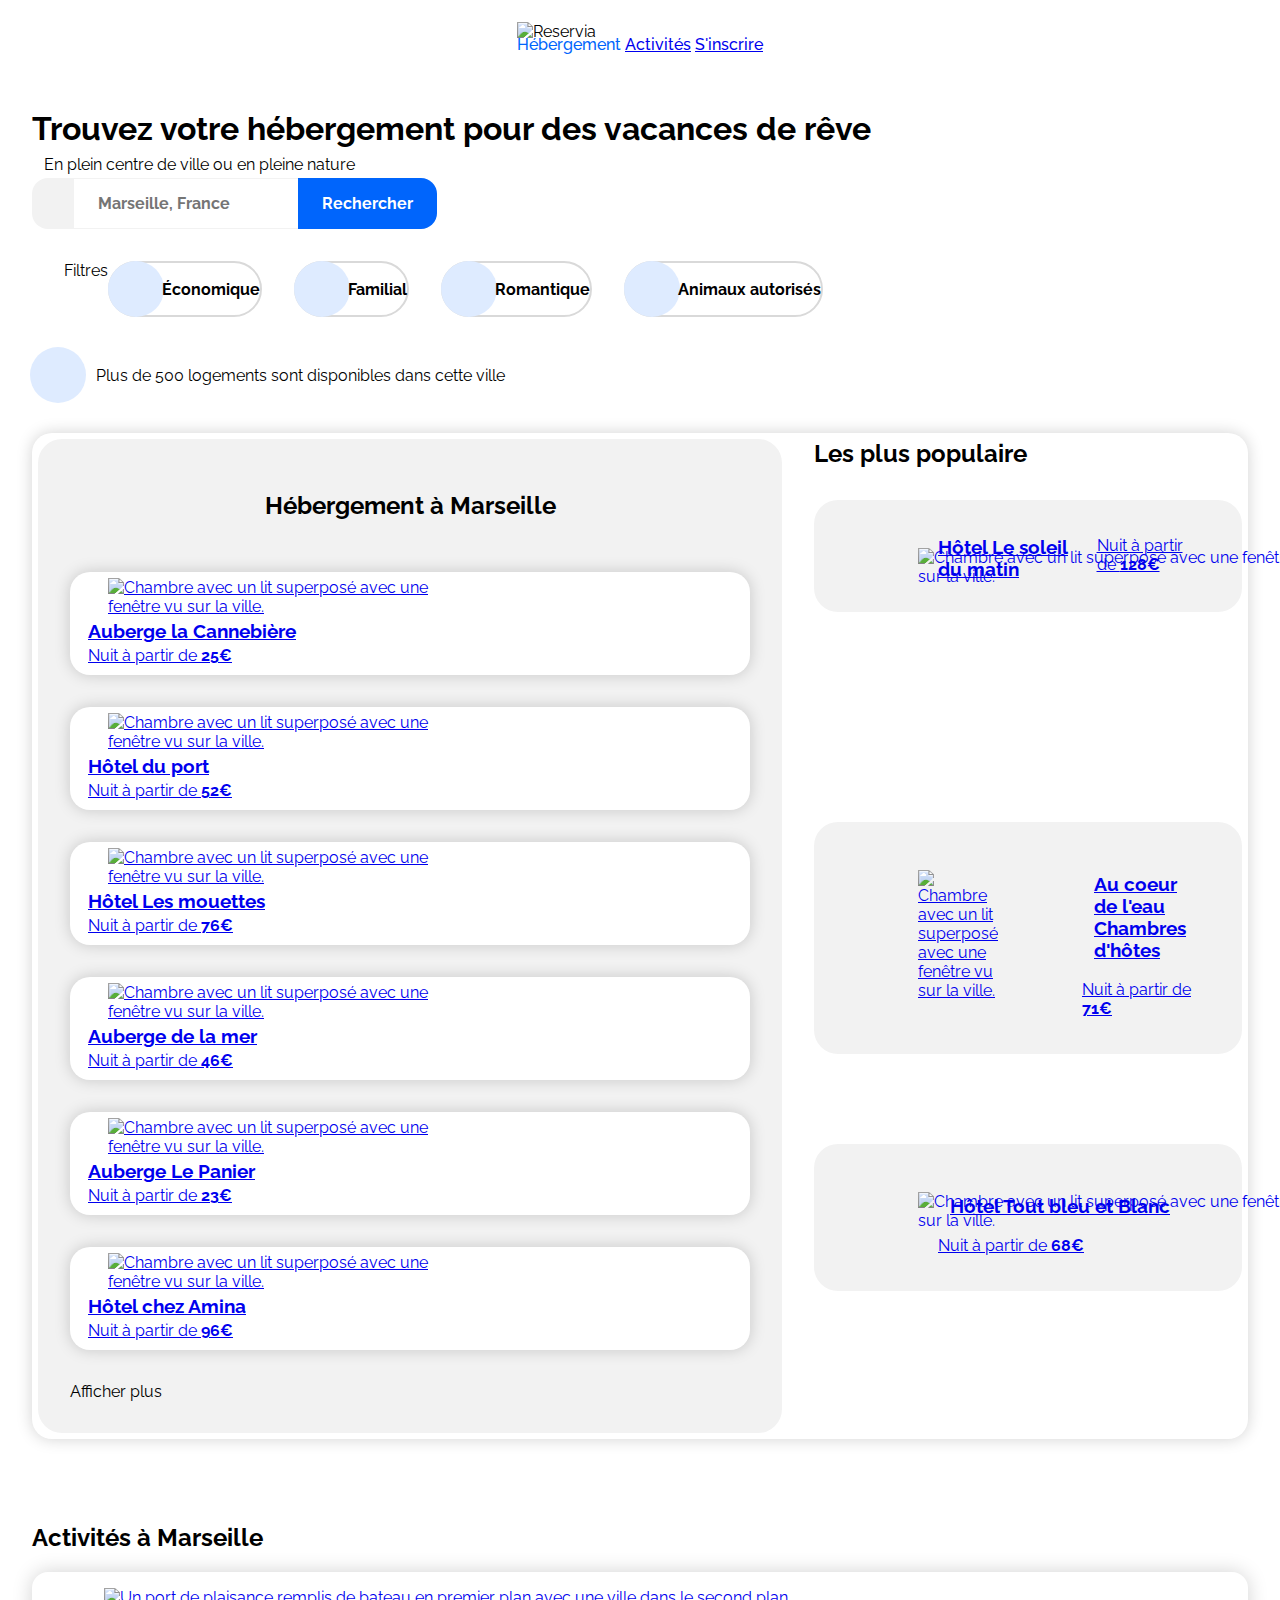
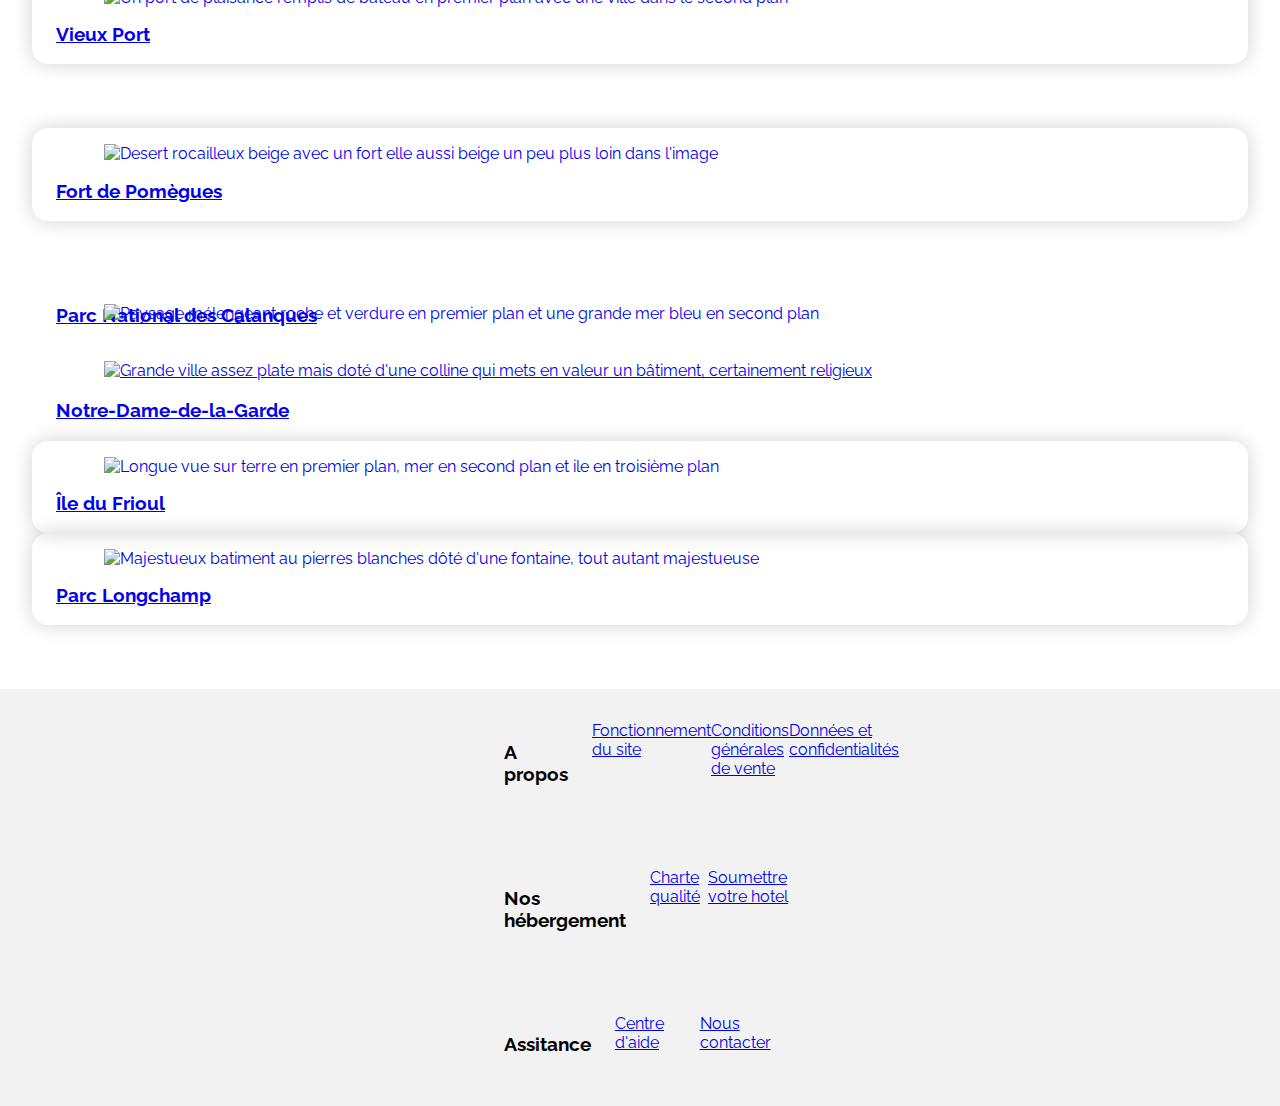
==== untitle.html @ 167df667 "ajout de code" ====
<!DOCTYPE html>
<html lang="fr">
<head>
  <meta charset="UTF-8">
  <meta name="viewport" content="width=device-width, initial-scale=1.0">
  <title>Reservia </title>
  <link rel="stylesheet" href="style.css" />
  <script src="https://kit.fontawesome.com/406da18a0b.js" crossorigin="anonymous" defer ></script>
</head>
<body>

    <!-- HEADER -->
    <header>
      <img  src="./img/reservia_logo.svg.svg" alt="Reservia">
      <nav>
        <div id="navlink"    
        <a href="#hosting" data-active="true">Hébergement</a>
        <a href="#activity" data-active="false" >Activités</a>
        <a href="#">S'inscrire</a>
      </div>
      </nav>
      
    </header>
    <!-- HEADER -->
  
    <!-- MAIN -->
    <main>
      <!-- SEARCH -->
      <section >
        <header>
          <h1>Trouvez votre hébergement pour des vacances de rêve</h1>
          <p>En plein centre de ville ou en pleine nature</p>
        </header>
        <form action="proceedFrom.html" method="GET">
          <span id="span"> 
           <i class="fas fa-map-marker-alt searchicon"></i>
          </span>  
          <input id="input"type="search" placeholder="Marseille, France">
          <button class="searchFormSubmitinput">
            <span>Rechercher</span>
            <i class="searchFormSubmitinputIcon fas fa-search"></i>
          </button>
        </form>
        <div class="searchFilters">
          <h2 id="h2"></h2>Filtres</h2>
          <div class="searchFiltersfilter">
              <i class="fas fa-money-bill-wave searchwrapicon"></i>
            <span>Économique</span>
          </div>
          <div class="searchFiltersfilter">
              <i class="fas fa-child searchwrapicon"></i>
           <span>Familial</span>
          </div>
          <div class="searchFiltersfilter">
           <i class="fas fa-heart searchwrapicon"></i>
          <span>Romantique</span>
          </div>
          <div class="searchFiltersfilter">
           <i class="fas fa-dog searchwrapicon"></i>
          <span>Animaux autorisés</span>
          </div>
        <div class="result">
          <i class="fas fa-info searchwrapicon"></i>
          <p>Plus de 500 logements sont disponibles dans cette ville</p>
        </div>
      </section>
      <!-- SEARCH -->
  
      <!-- Hebergement -->
      <section class="hebergement" id="hebergement">
        <div class="hebergementMain">
          <header id="header2">
          <h2>Hébergement à Marseille</h2>
          </header>
          <article class="hebergement">
            <a href="#">
            <figure class="figure1">
                <img class="image1"src="./img/hebergement/marcus-loke-WQJvWU_HZFo-unsplash.jpg" 
                alt="Chambre avec un lit superposé avec une fenêtre vu sur la ville.">
                <figcaption>
                  <h3 class="titre3">Auberge la Cannebière</h3>
                </figcaption>
              </figure>
              <p>Nuit à partir de <strong>25€</strong></p>
              <div class="etoile">
                <i class="fas fa-star fasicon" data-active="true"></i>
                <i class="fas fa-star fasicon" data-active="true"></i>
                <i class="fas fa-star fasicon" data-active="true"></i>
                <i class="fas fa-star fasicon" data-active="true"></i>
                <i class="fas fa-star fasicon" data-active="false"></i>
              </div>
            </a>  
          </article>
          <article class=hebergement>
            <a href="#">
              <figure class="figure1">
                <img class="image1"src="./img/hebergement/fred-kleber-gTbaxaVLvsg-unsplash.jpg"
                  alt="Chambre avec un lit superposé avec une fenêtre vu sur la ville."
                >
                <figcaption>
                  <h3 class="titre3">Hôtel du port</h3>
                </figcaption>
              </figure>
              <p>Nuit à partir de <strong>52€</strong></p>
              <div class="etoile">
                <i class="fas fa-sta fasiconr" data-active="true"></i>
                <i class="fas fa-star fasicon" data-active="true"></i>
                <i class="fas fa-star fasicon" data-active="true"></i>
                <i class="fas fa-star fasicon" data-active="true"></i>
                <i class="fas fa-star fasicon" data-active="true"></i>
              </div>
            </a>  
          </article>
          <article class="hebergement">
          <a href="#">
              <figure class="figure1">
               <img class="image1"src="./img/hebergement/reisetopia-B8WIgxA_PFU-unsplash.jpg"
                  alt="Chambre avec un lit superposé avec une fenêtre vu sur la ville.">
                <figcaption>
                  <h3 class="titre3">Hôtel Les mouettes</h3>
                </figcaption>
              </figure>
              <p>Nuit à partir de <strong class="hostingMainCardDescPrice">76€</strong></p>
              <div class="etoile">
                <i class="fas fa-star fasicon" data-active="true"></i>
                <i class="fas fa-star fasicon" data-active="true"></i>
                <i class="fas fa-star fasicon" data-active="true"></i>
                <i class="fas fa-star fasicon" data-active="true"></i>
                <i class="fas fa-star fasicon" data-active="false"></i>
              </div>
            </a>  
          </article>
          <article class="hebergement">
          <a href="#">
              <figure class="figure1">
                <img class="image1" src="./img/hebergement/annie-spratt-Eg1qcIitAuA-unsplash.jpg"
                  alt="Chambre avec un lit superposé avec une fenêtre vu sur la ville."
                >
                <figcaption>
                  <h3 class="titre3">Auberge de la mer</h3>
                </figcaption>
              </figure>
              <p>Nuit à partir de <strong>46€</strong></p>
              <div class="etoile">
                <i class="fas fa-star fasicon" data-active="true"></i>
                <i class="fas fa-star fasicon" data-active="true"></i>
                <i class="fas fa-star fasicon" data-active="true"></i>
                <i class="fas fa-star fasicon" data-active="false"></i>
                <i class="fas fa-star fasicon" data-active="false"></i>
              </div>
            </a>
          </article>
          <article class="hebergement">
            <a href="#">
              <figure class="figure1">
                <img clas="image1"src="./img/hebergement/nicate-lee-kT-ZyaiwBe0-unsplash.jpg"
                  alt="Chambre avec un lit superposé avec une fenêtre vu sur la ville."
                >
                <figcaption>
                  <h3 class="titre3">Auberge Le Panier</h3>
                </figcaption>
              </figure class="figure1">
              <p>Nuit à partir de <strong>23€</strong></p>
              <div class="etoile">
                <i class="fas fa-star fasicon" data-active="true"></i>
                <i class="fas fa-star fasicon" data-active="true"></i>
                <i class="fas fa-star fasicon" data-active="true"></i>
                <i class="fas fa-star fasicon" data-active="true"></i>
                <i class="fas fa-star fasicon" data-active="false"></i>
              </div>
            </a>
          </article>
          <article class=hebergement>
            <a href="#">
              <figure class="figure1">
                <img class="image1 "src="./img/hebergement/febrian-zakaria-M6S1WvfW68A-unsplash.jpg"
                  alt="Chambre avec un lit superposé avec une fenêtre vu sur la ville.">
                <figcaption>
                  <h3 class="titre3">Hôtel chez Amina</h3>
                </figcaption>
              </figure>
              <p>Nuit à partir de <strong>96€</strong></p>
              <div class="etoile">
                <i class="fas fa-star fasicon" data-active="true"></i>
                <i class="fas fa-star fasicon" data-active="true"></i>
                <i class="fas fa-star fasicon" data-active="true"></i>
                <i class="fas fa-star fasicon" data-active="true"></i>
                <i class="fas fa-star fasicon" data-active="true"></i>
              </div>
              </a>
          </article>
          <a>Afficher plus</a>
        </div>
  
        <aside>
          <h2>Les plus populaire<i class="fas fa-chart-line"></i> </h2>
          <article class="hebergementpopulaire" >
            <a class="partie2" href="#">
              <figure>
                <img class="image2"src="./img/hebergement/emile-guillemot-Bj_rcSC5XfE-unsplash.jpg"
                  alt="Chambre avec un lit superposé avec une fenêtre vu sur la ville."
                >
              </figure>
              <figcaption>
                <h3 class="titre3" >Hôtel Le soleil du matin</h3>
              </figcaption>
                <p>Nuit à partir de <strong>128€</strong></p>
                <div >
                  <i class="fas fa-star fasicon" data-active="true"></i>
                  <i class="fas fa-star fasicon" data-active="true"></i>
                  <i class="fas fa-star fasicon" data-active="true"></i>
                  <i class="fas fa-star fasicon " data-active="true"></i>
                  <i class="fas fa-star fasicon" data-active="true"></i>
                </div>
            </a>
          </article>
          <article class="hebergementpopulaire" >
            <a class="partie2"href="#">
              <figure>
                <img clas="image2"src="./img/hebergement/aw-creative-VGs8z60yT2c-unsplash.jpg"
                  alt="Chambre avec un lit superposé avec une fenêtre vu sur la ville."
                >
              </figure>
              <figcaption>
                <h3>Au coeur de l'eau Chambres d'hôtes</h3>
                <p >Nuit à partir de <strong>71€</strong></p>
              </figcaption>
                <div>
                  <i class="fas fa-star fasicon" data-active="true"></i>
                  <i class="fas fa-star fasicon" data-active="true"></i>
                  <i class="fas fa-star fasicon" data-active="true"></i>
                  <i class="fas fa-star fasicon" data-active="true"></i>
                  <i class="fas fa-star fasicon" data-active="false"></i>
                </div>
              </a>
          </article>
          <article class="hebergementpopulaire">
            <a class="partie2" href="#">
              <figure>
                <img class="image2"= src="./img/hebergement/febrian-zakaria-sjvU0THccQA-unsplash.jpg"
                  alt="Chambre avec un lit superposé avec une fenêtre vu sur la ville.">
              </figure>
              <figcaption>
                <h3>Hôtel Tout bleu et Blanc</h3>
                <p >Nuit à partir de <strong >68€</strong></p>
              </figcaption> 
                <div>
                  <i class="fas fa-star fasicon" data-active="true"></i>
                  <i class="fas fa-star fasicon" data-active="true"></i>
                  <i class="fas fa-star fasicon" data-active="true"></i>
                  <i class="fas fa-star fasicon" data-active="true"></i>
                  <i class="fas fa-star fasicon" data-active="false"></i>
                </div>
            </a>    
          </article>
        </aside>
      </section>
      <!-- Hebergement -->
  
      <!-- ACTIVITY -->
      <section class="activity" id="activity">
        <h2 id="titre">Activités à Marseille</h2>
        <article class="activite">
        <a href="#" class=activitycard>
        <figure>
            <img class="image3" src="./img/activity/medium/reno-laithienne-QUgJhdY5Fyk-unsplash.jpg" 
              alt="Un port de plaisance remplis de bateau en premier plan avec une ville dans le second plan">
        </figure>
          <h3 >Vieux Port</h3>
        </a>
        </article>
        <article class="activity">
        <a href="#" class="activitycard">
         <figure>
            <img class="image3" src="./img/activity/small/paul-hermann-QFTrLdQIRhI-unsplash.jpg" 
              alt="Desert rocailleux beige avec un fort elle aussi beige un peu plus loin dans l'image"> 
         </figure>
          <h3>Fort de Pomègues</h3>
        </a>  
        </article>
        <article class="activite">
        <a href="#" clas="activitycard">
          <figure>
            <img class="image3" src="./img/activity/medium/kilyan-sockalingum-NR8-cBCN3aI-unsplash.jpg" 
              alt="Paysage mélengeant roche et verdure en premier plan et une grande mer bleu en second plan">
          </figure>     
          <h3 >Parc National des Calanques</h3>
        </a>  
        </article>
        <article class="activite" >
        <a href="#" clas="activitycard">
          <figure>
            <img class="image" src="./img/activity/small/florian-wehde-xW9e8gdotxI-unsplash.jpg" 
              alt="Grande ville assez plate mais doté d'une colline qui mets en valeur un bâtiment, certainement religieux">
           </figure> 
          <h3 >Notre-Dame-de-la-Garde</h3>
        </a>  
        </article>  
        <article class="activite">
        <a href="#" class="activitycard"> 
          <figure>
            <img class="image3" 
              src="./img/activity/small/kevin-hikari-rV_Qd1l-VXg-unsplash.jpg" 
              alt="Longue vue sur terre en premier plan, mer en second plan et ile en troisième plan" >
          </figure>     
          <h3 class="activityCardTitle">Île du Frioul</h3>
        </a>   
        </article>
        <article class="activite">
        <a href="#" class="activitycard">
            <figure>
            <img class="image3" src="./img/activity/small/lena-paulin-wH2-EJoDcV0-unsplash.jpg" 
              alt="Majestueux batiment au pierres blanches dôté d'une fontaine, tout autant majestueuse" >
            </figure>
            <h3 class="activityCardTitle">Parc Longchamp</h3>
        </a>    
          </article>
       </section>
      <!-- ACTIVITY -->
    </main>
    <!-- MAIN -->
  
    <!-- FOOTER -->
    <footer class="footer">
        <div class="footerColumn" >
          <h3 >A propos</h3>
          <a href="#">Fonctionnement du site</a>
          <a href="#">Conditions générales de vente</a>
          <a href="#">Données et confidentialités</a>
        </div>
        <div class="footerColumn">
          <h3 >Nos hébergement</h3>
          <a href="#">Charte qualité</a>
          <a href="#">Soumettre votre hotel</a>
        </div>
        <div class="footerColumn">
          <h3 >Assitance</h3>
          <a href="#">Centre d'aide</a>
          <a href="#">Nous contacter</a>
        </div>
      
    </footer>
    <!-- FOOTER -->
  </body>
  </html>
---- style.css ----
@import url("https://fonts.googleapis.com/css2?family=Raleway:wght@300;400;500;600;700;800;900&display=swap");
body {
  font-family: "Raleway", "Sans serif";
  margin: 0;
}
/*header*/

header {
    display: grid;
    align-items: center;
    max-width: 1440px;
    margin: auto;
  }
Img {
    grid-area: logo;
    padding: 0 2rem;
    height: 2.813rem;
  }
Nav {
    display: flex;
    align-items: center;
    grid-area: navbar;
  }
#navlink {
    padding: 2rem;
    font-weight: 500;
    text-align: center;
    transition-duration: 0.1s;
    border-top: 3px transparent solid;
    border-bottom: 3px transparent solid;
}
#navlink[data-active=true] {
    color: #0065FC;
  }
#navlink:hover {
    color: #0065FC;
}
main {
    max-width: 1440px;
    margin: auto;
    padding: 0 2rem;
    box-sizing: border-box;
  }
section header h1 {
    margin-bottom: 0.5rem;
  }
section header p {
    margin-top: 0;
  } 
section form{
    display: inline-flex;
    max-width: 100%;
    overflow: auto;
  }
#span {
    background-color: #F2F2F2;
    padding: 1rem 1.25rem;
    border-radius: 1rem 0 0 1rem;
    text-align: center;
  }
.searchicon {
    margin-left: 0.1rem;
  }
#input {
    border-right: none;
    border-left: none;
    border-top: #F2F2F2 1px solid;
    border-bottom: #F2F2F2 1px solid;
    padding: 0 1.5rem;
    box-sizing: border-box;
    width: 14rem;
    font-size: 1rem;
    font-weight: bold;
    font-family: "Raleway", "Sans serif";
  }
#input:placeholder {
    font-family: "Raleway", "Sans serif";
    font-size: 1rem;
    color: #00000069;
  }
.searchFormSubmitinput {
    background-color: #0065FC;
    color: white;
    font-weight: bold;
    border: none;
    border-radius: 0 1rem 1rem 0;
    padding: 0 1.5rem;
    font-family: "Raleway", "Sans serif";
    font-size: 1rem;
    cursor: pointer;
  }
.searchFilters {
    display: flex;
    margin-top: 2rem;
    flex-wrap: wrap;
  }
#h2 {
    margin: 0 2rem 1rem 0;
    display: flex;
    align-items: center;
  }
.searchFiltersfilter {
    display: flex;
    align-items: center;
    margin-right: 2rem;
    border: 2px solid #d9d9d9;
    border-radius: 2rem;
    margin-bottom: 1rem;
    cursor: pointer;
    transition-duration: 0.1s;
    font-weight: bold;
  }  
.searchFiltersfilter:last-child {
    margin-right: 0;
  }
.searchFiltersfilter:hover {
    background-color: #f3f8ff;
    transform: scale(1.015);
  }
.searchwrapicon {
    background-color: #DEEBFF;
    border-radius: 100%;
    height: 3rem;
    width: 3rem;
    min-height: 3.5rem;
    min-width: 3.5rem;
    display: flex;
    align-items: center;
    justify-content: center;
    margin: -2px;
  }
.searchwrapicon {
    color: blue;
  } 
.result {
    display: flex;
    align-items: center;
    margin: 1rem 0 2rem 0;
  }
.hebergementpopulaire, .hebergementMain {
    background-color: #F2F2F2;
    border-radius: 1.5rem;
    padding: 2rem;
  }
.hebergement {
    display: grid;
    column-gap: 2rem;
    grid-template-columns: 6fr 3fr;
  }
.hebergementMain {
    display: grid;
    column-gap: 2rem;
    row-gap: 2rem;
  }
#header2 {
    grid-column: 1/-1;
  }
.hebergement {
    background-color: white;
    padding: 0.375rem;
    border-radius: 1.25rem;
    box-shadow: 0 0 16px #0000002e;
    transition-duration: 0.1s;
    cursor: pointer;
    box-sizing: border-box;
    height: 100%;
  }
.hebergement:hover {
    transform: scale(1.02);
  }
.figure1 {
    margin: 0;
  }
.image1 {
    height: 7rem;
    object-fit: cover;
    max-width: 100%;
    width: 100%;
    max-height: 100%;
    border-radius: 1rem 1rem 0 0;
  }
.titre3 {
    margin: 0.25rem 0.75rem 0 0.75rem;
  }
p {
    margin: 0.25rem 0.75rem 0.25rem 0.75rem;
  }
.etoile{
    margin: 0 0.75rem 0.25rem 0.75rem;
  }
.fasicon [data-active=true] {
    color: #0065FC;
  }
.fasicon[data-active=false] {
    color: #d9d9d9;
  }

  /*hebergement populaire*/

aside {
    display: grid;
    row-gap: 2rem;
    align-items: start;
    grid-template-rows: auto repeat(3, 1fr);
  }
aside h2 {
    margin: 0;
    display: flex;
}
.partie2{
        display: flex;
        align-items: stretch;
        height: 100%;
        overflow: auto;
}
.image2     {
        position: relative;
        min-height: 100%;
        width: 33%;
        min-width: 33%;
        max-width: 33%;
      }
.image2 {
        border-radius: 1rem 0 0 1rem;
        position: absolute;
        width: 100%;
        height: 100%;
        object-fit: cover;
      }
figcaption h3 {
        display: flex;
        flex-direction: column;
      }
      
/*ACtivity    */


.activity {
    display: grid;
    column-gap: 2rem;
    margin: 4rem 0;
  }
#titre {
    grid-column: 1/-1;
  }
.activitycard {
    box-shadow: 0 0 20px #0000002e;
    border-radius: 1rem;
    overflow: hidden;
    display: flex;
    flex-direction: column;
    transition-duration: 0.1s;
  }
.activitycard:hover {
    transform: scale(1.01);
  }
.activite {
    position: relative;
    flex: 1;
  }
.image3 {
    position: absolute;
    height: 100%;
    width: 100%;
    object-fit: cover;
  }
h3 {
    margin: 1.2rem 1.5rem;
  }
  
  /*fooster*/

footer {
    background-color: #F2F2F2;
    width: 100%;
  }
.footerColumn{
    display: flex;
    max-width: 100%;
    width: 1440px;
    margin: auto;
    padding: 0 2rem;
    box-sizing: border-box;
  }
.footerColumn {
    width: 30%;
    padding: 2rem 2rem;
  }
.footerColumnwrapperColumnLink {
    display: block;
    margin: 1rem 0;
  }
.footerColumnwrapperColumnLink:hover {
    text-decoration: underline;
  }



      }

      }
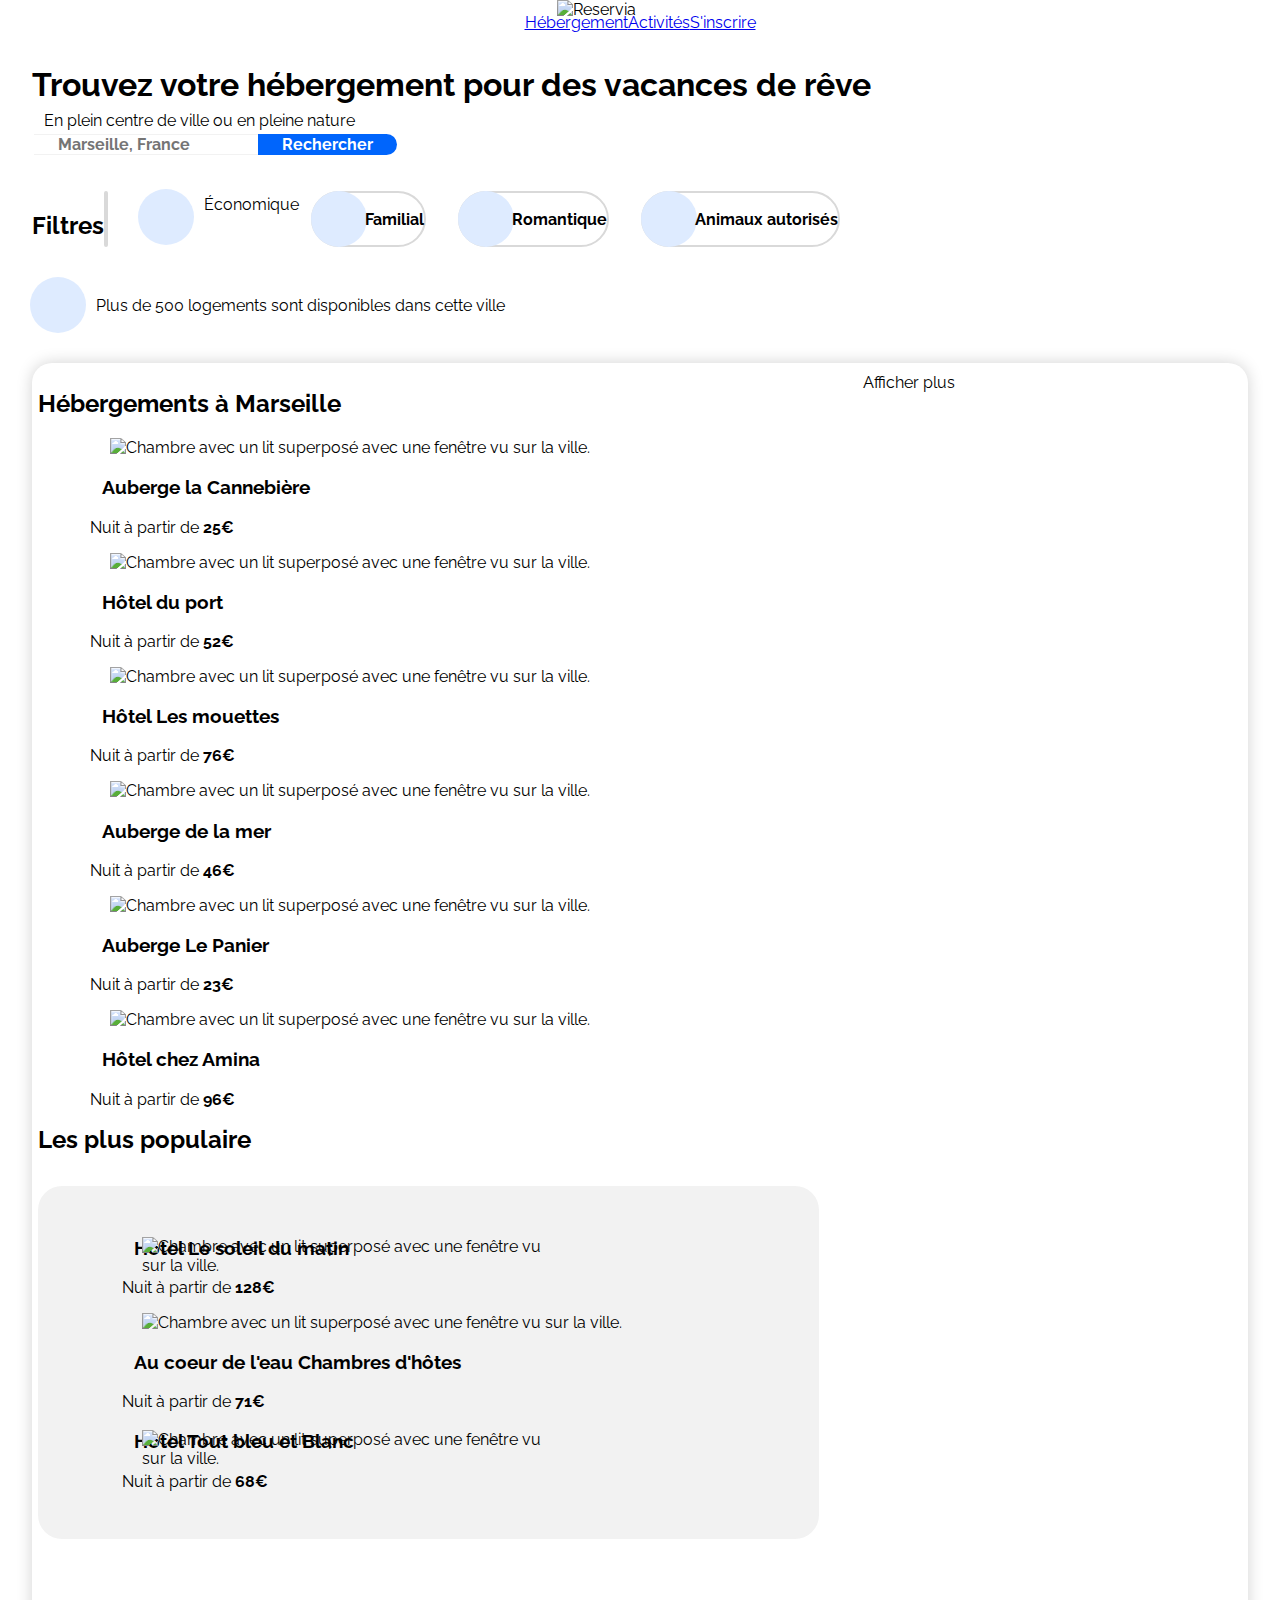
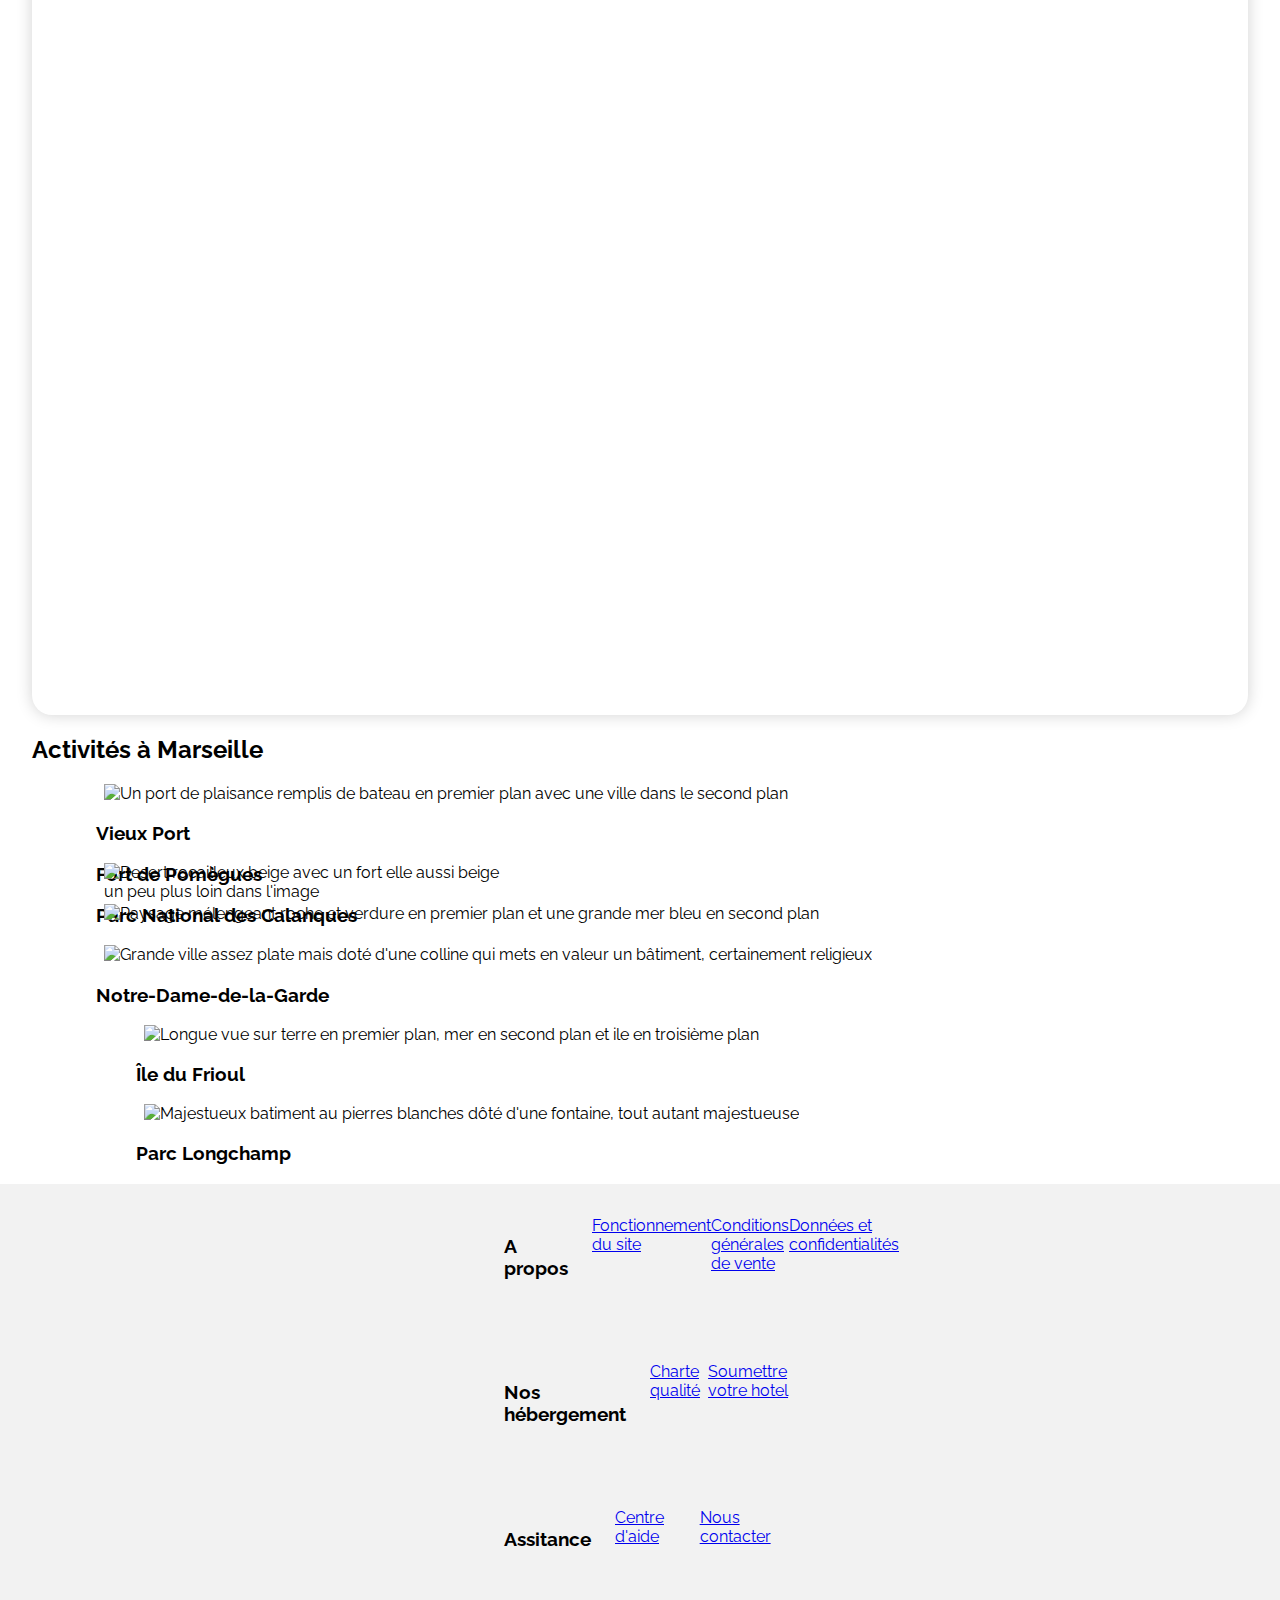
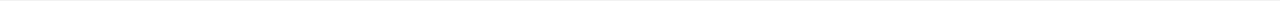
==== commit 4d1adecb: "rectification fichier html" ====
--- a/untitle.html
+++ b/untitle.html
@@ -13,11 +13,9 @@
     <header>
       <img  src="./img/reservia_logo.svg.svg" alt="Reservia">
       <nav>
-        <div id="navlink"    
         <a href="#hosting" data-active="true">Hébergement</a>
         <a href="#activity" data-active="false" >Activités</a>
         <a href="#">S'inscrire</a>
-      </div>
       </nav>
       
     </header>
@@ -32,20 +30,18 @@
           <p>En plein centre de ville ou en pleine nature</p>
         </header>
         <form action="proceedFrom.html" method="GET">
-          <span id="span"> 
            <i class="fas fa-map-marker-alt searchicon"></i>
-          </span>  
           <input id="input"type="search" placeholder="Marseille, France">
           <button class="searchFormSubmitinput">
             <span>Rechercher</span>
             <i class="searchFormSubmitinputIcon fas fa-search"></i>
           </button>
         </form>
-        <div class="searchFilters">
-          <h2 id="h2"></h2>Filtres</h2>
-          <div class="searchFiltersfilter">
+        <article class="searchFilters">
+          <h2 >Filtres</h2>
+          <div class="searchFiltersfilter"></div>
               <i class="fas fa-money-bill-wave searchwrapicon"></i>
-            <span>Économique</span>
+            <p>Économique</p>
           </div>
           <div class="searchFiltersfilter">
               <i class="fas fa-child searchwrapicon"></i>
@@ -67,261 +63,207 @@
       <!-- SEARCH -->
   
       <!-- Hebergement -->
-      <section class="hebergement" id="hebergement">
-        <div class="hebergementMain">
-          <header id="header2">
-          <h2>Hébergement à Marseille</h2>
-          </header>
-          <article class="hebergement">
-            <a href="#">
-            <figure class="figure1">
-                <img class="image1"src="./img/hebergement/marcus-loke-WQJvWU_HZFo-unsplash.jpg" 
-                alt="Chambre avec un lit superposé avec une fenêtre vu sur la ville.">
-                <figcaption>
-                  <h3 class="titre3">Auberge la Cannebière</h3>
-                </figcaption>
-              </figure>
-              <p>Nuit à partir de <strong>25€</strong></p>
-              <div class="etoile">
-                <i class="fas fa-star fasicon" data-active="true"></i>
-                <i class="fas fa-star fasicon" data-active="true"></i>
-                <i class="fas fa-star fasicon" data-active="true"></i>
-                <i class="fas fa-star fasicon" data-active="true"></i>
-                <i class="fas fa-star fasicon" data-active="false"></i>
-              </div>
-            </a>  
-          </article>
-          <article class=hebergement>
-            <a href="#">
-              <figure class="figure1">
-                <img class="image1"src="./img/hebergement/fred-kleber-gTbaxaVLvsg-unsplash.jpg"
-                  alt="Chambre avec un lit superposé avec une fenêtre vu sur la ville."
-                >
-                <figcaption>
-                  <h3 class="titre3">Hôtel du port</h3>
-                </figcaption>
-              </figure>
-              <p>Nuit à partir de <strong>52€</strong></p>
-              <div class="etoile">
-                <i class="fas fa-sta fasiconr" data-active="true"></i>
-                <i class="fas fa-star fasicon" data-active="true"></i>
-                <i class="fas fa-star fasicon" data-active="true"></i>
-                <i class="fas fa-star fasicon" data-active="true"></i>
-                <i class="fas fa-star fasicon" data-active="true"></i>
-              </div>
-            </a>  
-          </article>
-          <article class="hebergement">
-          <a href="#">
-              <figure class="figure1">
-               <img class="image1"src="./img/hebergement/reisetopia-B8WIgxA_PFU-unsplash.jpg"
-                  alt="Chambre avec un lit superposé avec une fenêtre vu sur la ville.">
-                <figcaption>
-                  <h3 class="titre3">Hôtel Les mouettes</h3>
-                </figcaption>
-              </figure>
-              <p>Nuit à partir de <strong class="hostingMainCardDescPrice">76€</strong></p>
-              <div class="etoile">
-                <i class="fas fa-star fasicon" data-active="true"></i>
-                <i class="fas fa-star fasicon" data-active="true"></i>
-                <i class="fas fa-star fasicon" data-active="true"></i>
-                <i class="fas fa-star fasicon" data-active="true"></i>
-                <i class="fas fa-star fasicon" data-active="false"></i>
-              </div>
-            </a>  
-          </article>
-          <article class="hebergement">
-          <a href="#">
-              <figure class="figure1">
-                <img class="image1" src="./img/hebergement/annie-spratt-Eg1qcIitAuA-unsplash.jpg"
-                  alt="Chambre avec un lit superposé avec une fenêtre vu sur la ville."
-                >
-                <figcaption>
-                  <h3 class="titre3">Auberge de la mer</h3>
-                </figcaption>
-              </figure>
-              <p>Nuit à partir de <strong>46€</strong></p>
-              <div class="etoile">
-                <i class="fas fa-star fasicon" data-active="true"></i>
-                <i class="fas fa-star fasicon" data-active="true"></i>
-                <i class="fas fa-star fasicon" data-active="true"></i>
-                <i class="fas fa-star fasicon" data-active="false"></i>
-                <i class="fas fa-star fasicon" data-active="false"></i>
-              </div>
-            </a>
-          </article>
-          <article class="hebergement">
-            <a href="#">
-              <figure class="figure1">
-                <img clas="image1"src="./img/hebergement/nicate-lee-kT-ZyaiwBe0-unsplash.jpg"
-                  alt="Chambre avec un lit superposé avec une fenêtre vu sur la ville."
-                >
-                <figcaption>
-                  <h3 class="titre3">Auberge Le Panier</h3>
-                </figcaption>
-              </figure class="figure1">
-              <p>Nuit à partir de <strong>23€</strong></p>
-              <div class="etoile">
-                <i class="fas fa-star fasicon" data-active="true"></i>
-                <i class="fas fa-star fasicon" data-active="true"></i>
-                <i class="fas fa-star fasicon" data-active="true"></i>
-                <i class="fas fa-star fasicon" data-active="true"></i>
-                <i class="fas fa-star fasicon" data-active="false"></i>
-              </div>
-            </a>
-          </article>
-          <article class=hebergement>
-            <a href="#">
-              <figure class="figure1">
-                <img class="image1 "src="./img/hebergement/febrian-zakaria-M6S1WvfW68A-unsplash.jpg"
-                  alt="Chambre avec un lit superposé avec une fenêtre vu sur la ville.">
-                <figcaption>
-                  <h3 class="titre3">Hôtel chez Amina</h3>
-                </figcaption>
-              </figure>
-              <p>Nuit à partir de <strong>96€</strong></p>
-              <div class="etoile">
-                <i class="fas fa-star fasicon" data-active="true"></i>
-                <i class="fas fa-star fasicon" data-active="true"></i>
-                <i class="fas fa-star fasicon" data-active="true"></i>
-                <i class="fas fa-star fasicon" data-active="true"></i>
-                <i class="fas fa-star fasicon" data-active="true"></i>
-              </div>
-              </a>
-          </article>
-          <a>Afficher plus</a>
-        </div>
-  
-        <aside>
-          <h2>Les plus populaire<i class="fas fa-chart-line"></i> </h2>
-          <article class="hebergementpopulaire" >
-            <a class="partie2" href="#">
-              <figure>
-                <img class="image2"src="./img/hebergement/emile-guillemot-Bj_rcSC5XfE-unsplash.jpg"
-                  alt="Chambre avec un lit superposé avec une fenêtre vu sur la ville."
-                >
-              </figure>
-              <figcaption>
-                <h3 class="titre3" >Hôtel Le soleil du matin</h3>
-              </figcaption>
-                <p>Nuit à partir de <strong>128€</strong></p>
-                <div >
-                  <i class="fas fa-star fasicon" data-active="true"></i>
-                  <i class="fas fa-star fasicon" data-active="true"></i>
-                  <i class="fas fa-star fasicon" data-active="true"></i>
-                  <i class="fas fa-star fasicon " data-active="true"></i>
-                  <i class="fas fa-star fasicon" data-active="true"></i>
-                </div>
-            </a>
-          </article>
-          <article class="hebergementpopulaire" >
-            <a class="partie2"href="#">
-              <figure>
-                <img clas="image2"src="./img/hebergement/aw-creative-VGs8z60yT2c-unsplash.jpg"
-                  alt="Chambre avec un lit superposé avec une fenêtre vu sur la ville."
-                >
-              </figure>
-              <figcaption>
-                <h3>Au coeur de l'eau Chambres d'hôtes</h3>
-                <p >Nuit à partir de <strong>71€</strong></p>
-              </figcaption>
-                <div>
-                  <i class="fas fa-star fasicon" data-active="true"></i>
-                  <i class="fas fa-star fasicon" data-active="true"></i>
-                  <i class="fas fa-star fasicon" data-active="true"></i>
-                  <i class="fas fa-star fasicon" data-active="true"></i>
-                  <i class="fas fa-star fasicon" data-active="false"></i>
-                </div>
-              </a>
-          </article>
-          <article class="hebergementpopulaire">
-            <a class="partie2" href="#">
-              <figure>
-                <img class="image2"= src="./img/hebergement/febrian-zakaria-sjvU0THccQA-unsplash.jpg"
-                  alt="Chambre avec un lit superposé avec une fenêtre vu sur la ville.">
-              </figure>
-              <figcaption>
-                <h3>Hôtel Tout bleu et Blanc</h3>
-                <p >Nuit à partir de <strong >68€</strong></p>
-              </figcaption> 
-                <div>
-                  <i class="fas fa-star fasicon" data-active="true"></i>
-                  <i class="fas fa-star fasicon" data-active="true"></i>
-                  <i class="fas fa-star fasicon" data-active="true"></i>
-                  <i class="fas fa-star fasicon" data-active="true"></i>
-                  <i class="fas fa-star fasicon" data-active="false"></i>
-                </div>
-            </a>    
-          </article>
-        </aside>
-      </section>
+      <section class="hebergement" >
+       <article class="hebergement1">
+        <h2>Hébergements à Marseille</h2>
+         <figure >
+          <img class="image1"src="./img/hebergement/marcus-loke-WQJvWU_HZFo-unsplash.jpg" 
+           alt="Chambre avec un lit superposé avec une fenêtre vu sur la ville.">
+          <figcaption>
+           <h3 >Auberge la Cannebière</h3>
+           <p>Nuit à partir de <strong>25€</strong></p>
+            <div class="etoile">
+             <i class="fas fa-star fasicon" data-active="true"></i>
+             <i class="fas fa-star fasicon" data-active="true"></i>
+             <i class="fas fa-star fasicon" data-active="true"></i>
+             <i class="fas fa-star fasicon" data-active="true"></i>
+             <i class="fas fa-star fasicon" data-active="false"></i>
+            </div>
+          </figcaption>
+         </figure>
+         <figure>
+         <img class="image1"src="./img/hebergement/fred-kleber-gTbaxaVLvsg-unsplash.jpg"
+          alt="Chambre avec un lit superposé avec une fenêtre vu sur la ville.">
+          <figcaption>
+           <h3>Hôtel du port</h3>
+           <p>Nuit à partir de <strong>52€</strong></p>
+            <div class="etoile">
+             <i class="fas fa-sta fasiconr" data-active="true"></i>
+             <i class="fas fa-star fasicon" data-active="true"></i>
+             <i class="fas fa-star fasicon" data-active="true"></i>
+             <i class="fas fa-star fasicon" data-active="true"></i>
+             <i class="fas fa-star fasicon" data-active="true"></i>
+            </div>
+          </figcaption>
+        </figure>
+       <figure>
+        <img class="image1"src="./img/hebergement/reisetopia-B8WIgxA_PFU-unsplash.jpg"
+           alt="Chambre avec un lit superposé avec une fenêtre vu sur la ville.">
+          <figcaption>
+           <h3>Hôtel Les mouettes</h3>
+           <p>Nuit à partir de <strong class="hostingMainCardDescPrice">76€</strong></p>
+           <div class="etoile">
+             <i class="fas fa-star fasicon" data-active="true"></i>
+             <i class="fas fa-star fasicon" data-active="true"></i>
+             <i class="fas fa-star fasicon" data-active="true"></i>
+             <i class="fas fa-star fasicon" data-active="true"></i>
+             <i class="fas fa-star fasicon" data-active="false"></i>
+           </div>
+          </figcaption>
+        </figure>
+        <figure>
+         <img class="image1" src="./img/hebergement/annie-spratt-Eg1qcIitAuA-unsplash.jpg"
+          alt="Chambre avec un lit superposé avec une fenêtre vu sur la ville.">
+          <figcaption>
+           <h3>Auberge de la mer</h3>
+           <p>Nuit à partir de <strong>46€</strong></p>
+           <div class="etoile">
+            <i class="fas fa-star fasicon" data-active="true"></i>
+            <i class="fas fa-star fasicon" data-active="true"></i>
+            <i class="fas fa-star fasicon" data-active="true"></i>
+            <i class="fas fa-star fasicon" data-active="false"></i>
+            <i class="fas fa-star fasicon" data-active="false"></i>
+           </div>
+          </figcaption>
+        </figure>
+       <figure>
+          <img class="image1"src="./img/hebergement/nicate-lee-kT-ZyaiwBe0-unsplash.jpg"
+           alt="Chambre avec un lit superposé avec une fenêtre vu sur la ville.">
+           <figcaption>
+            <h3>Auberge Le Panier</h3>
+            <p>Nuit à partir de <strong>23€</strong></p>
+            <div class="etoile">
+             <i class="fas fa-star fasicon" data-active="true"></i>
+             <i class="fas fa-star fasicon" data-active="true"></i>
+             <i class="fas fa-star fasicon" data-active="true"></i>
+             <i class="fas fa-star fasicon" data-active="true"></i>
+             <i class="fas fa-star fasicon" data-active="false"></i>
+            </div>
+          </figcaption>
+       </figure>
+       <figure>
+          <img class="image1 "src="./img/hebergement/febrian-zakaria-M6S1WvfW68A-unsplash.jpg"
+           alt="Chambre avec un lit superposé avec une fenêtre vu sur la ville.">
+           <figcaption>
+            <h3>Hôtel chez Amina</h3>
+            <p>Nuit à partir de <strong>96€</strong></p>
+            <div class="etoile">
+             <i class="fas fa-star fasicon" data-active="true"></i>
+             <i class="fas fa-star fasicon" data-active="true"></i>
+             <i class="fas fa-star fasicon" data-active="true"></i>
+             <i class="fas fa-star fasicon" data-active="true"></i>
+             <i class="fas fa-star fasicon" data-active="true"></i>
+            </div>
+           </figcaption>
+          </figure>
+        </article>
+        <p>Afficher plus</p>
+        
+      <aside>
+       <h2>Les plus populaire<i class="fas fa-chart-line"></i> </h2>
+       <article class="hebergementpopulaire">
+        <figure>
+          <img class="image2"src="./img/hebergement/emile-guillemot-Bj_rcSC5XfE-unsplash.jpg"
+           alt="Chambre avec un lit superposé avec une fenêtre vu sur la ville.">
+          <figcaption>
+            <h3>Hôtel Le soleil du matin</h3>
+            <p>Nuit à partir de <strong>128€</strong></p>
+            <div >
+             <i class="fas fa-star fasicon" data-active="true"></i>
+             <i class="fas fa-star fasicon" data-active="true"></i>
+             <i class="fas fa-star fasicon" data-active="true"></i>
+             <i class="fas fa-star fasicon " data-active="true"></i>
+             <i class="fas fa-star fasicon" data-active="true"></i>
+            </div>
+          </figcaption>
+        </figure>
+        <figure>
+          <img clas="image2"src="./img/hebergement/aw-creative-VGs8z60yT2c-unsplash.jpg"
+           alt="Chambre avec un lit superposé avec une fenêtre vu sur la ville.">
+          <figcaption>
+            <h3>Au coeur de l'eau Chambres d'hôtes</h3>
+            <p >Nuit à partir de <strong>71€</strong></p>
+            <div>
+              <i class="fas fa-star fasicon" data-active="true"></i>
+              <i class="fas fa-star fasicon" data-active="true"></i>
+              <i class="fas fa-star fasicon" data-active="true"></i>
+              <i class="fas fa-star fasicon" data-active="true"></i>
+              <i class="fas fa-star fasicon" data-active="false"></i>
+            </div>
+          </figcaption>
+        </figure>    
+        <figure>
+          <img class="image2"= src="./img/hebergement/febrian-zakaria-sjvU0THccQA-unsplash.jpg"
+            alt="Chambre avec un lit superposé avec une fenêtre vu sur la ville.">
+          <figcaption>
+            <h3>Hôtel Tout bleu et Blanc</h3>
+            <p >Nuit à partir de <strong >68€</strong></p>
+            <div>
+              <i class="fas fa-star fasicon" data-active="true"></i>
+              <i class="fas fa-star fasicon" data-active="true"></i>
+              <i class="fas fa-star fasicon" data-active="true"></i>
+              <i class="fas fa-star fasicon" data-active="true"></i>
+              <i class="fas fa-star fasicon" data-active="false"></i>
+            </div>
+          </figcaption> 
+        </figure>       
+       </article>
+     </aside>
+    </section>
       <!-- Hebergement -->
   
       <!-- ACTIVITY -->
-      <section class="activity" id="activity">
-        <h2 id="titre">Activités à Marseille</h2>
-        <article class="activite">
-        <a href="#" class=activitycard>
-        <figure>
-            <img class="image3" src="./img/activity/medium/reno-laithienne-QUgJhdY5Fyk-unsplash.jpg" 
-              alt="Un port de plaisance remplis de bateau en premier plan avec une ville dans le second plan">
-        </figure>
+      <section class="activite">
+        <h2>Activités à Marseille</h2>
+        <figure class="activite1">
+         <img class="image1" src="./img/activity/medium/reno-laithienne-QUgJhdY5Fyk-unsplash.jpg" 
+           alt="Un port de plaisance remplis de bateau en premier plan avec une ville dans le second plan">
+         <figcaption>
           <h3 >Vieux Port</h3>
-        </a>
-        </article>
-        <article class="activity">
-        <a href="#" class="activitycard">
-         <figure>
-            <img class="image3" src="./img/activity/small/paul-hermann-QFTrLdQIRhI-unsplash.jpg" 
-              alt="Desert rocailleux beige avec un fort elle aussi beige un peu plus loin dans l'image"> 
-         </figure>
+         </figcaption>
+        </figure>
+        <figure class="activite2">
+         <img class="image2" src="./img/activity/small/paul-hermann-QFTrLdQIRhI-unsplash.jpg" 
+           alt="Desert rocailleux beige avec un fort elle aussi beige un peu plus loin dans l'image"> 
+          <figcaption>
           <h3>Fort de Pomègues</h3>
-        </a>  
-        </article>
-        <article class="activite">
-        <a href="#" clas="activitycard">
-          <figure>
-            <img class="image3" src="./img/activity/medium/kilyan-sockalingum-NR8-cBCN3aI-unsplash.jpg" 
-              alt="Paysage mélengeant roche et verdure en premier plan et une grande mer bleu en second plan">
-          </figure>     
+        </figcaption>
+        </figure>
+        <figure class="activite3">
+         <img class="image3" src="./img/activity/medium/kilyan-sockalingum-NR8-cBCN3aI-unsplash.jpg" 
+           alt="Paysage mélengeant roche et verdure en premier plan et une grande mer bleu en second plan">
+         <figcaption> 
           <h3 >Parc National des Calanques</h3>
-        </a>  
-        </article>
-        <article class="activite" >
-        <a href="#" clas="activitycard">
-          <figure>
-            <img class="image" src="./img/activity/small/florian-wehde-xW9e8gdotxI-unsplash.jpg" 
-              alt="Grande ville assez plate mais doté d'une colline qui mets en valeur un bâtiment, certainement religieux">
-           </figure> 
+         </figcaption>
+       </figure>
+       <figure class="activite4">
+         <img class="image4" src="./img/activity/small/florian-wehde-xW9e8gdotxI-unsplash.jpg" 
+          alt="Grande ville assez plate mais doté d'une colline qui mets en valeur un bâtiment, certainement religieux">
+          <figcaption></figcaption>
           <h3 >Notre-Dame-de-la-Garde</h3>
-        </a>  
-        </article>  
-        <article class="activite">
-        <a href="#" class="activitycard"> 
-          <figure>
-            <img class="image3" 
-              src="./img/activity/small/kevin-hikari-rV_Qd1l-VXg-unsplash.jpg" 
-              alt="Longue vue sur terre en premier plan, mer en second plan et ile en troisième plan" >
-          </figure>     
+        </figcaption>
+        <figure class="activite5">
+         <img class="image5" src="./img/activity/small/kevin-hikari-rV_Qd1l-VXg-unsplash.jpg" 
+          alt="Longue vue sur terre en premier plan, mer en second plan et ile en troisième plan">
+          <figcaption>    
           <h3 class="activityCardTitle">Île du Frioul</h3>
-        </a>   
-        </article>
-        <article class="activite">
-        <a href="#" class="activitycard">
-            <figure>
-            <img class="image3" src="./img/activity/small/lena-paulin-wH2-EJoDcV0-unsplash.jpg" 
-              alt="Majestueux batiment au pierres blanches dôté d'une fontaine, tout autant majestueuse" >
-            </figure>
-            <h3 class="activityCardTitle">Parc Longchamp</h3>
-        </a>    
-          </article>
-       </section>
+          </figcaption>
+        </figure>
+        <figure class="activite6">
+         <img class="image6" src="./img/activity/small/lena-paulin-wH2-EJoDcV0-unsplash.jpg" 
+           alt="Majestueux batiment au pierres blanches dôté d'une fontaine, tout autant majestueuse" >
+            <figcaption>
+            <h3>Parc Longchamp</h3>
+          </figcaption>
+        </figure>  
+      </article>
+   </section>
       <!-- ACTIVITY -->
-    </main>
-    <!-- MAIN -->
-  
-    <!-- FOOTER -->
-    <footer class="footer">
+   </main>
+   <!-- MAIN -->
+  
+   <!-- FOOTER -->
+    <footer>
         <div class="footerColumn" >
           <h3 >A propos</h3>
           <a href="#">Fonctionnement du site</a>
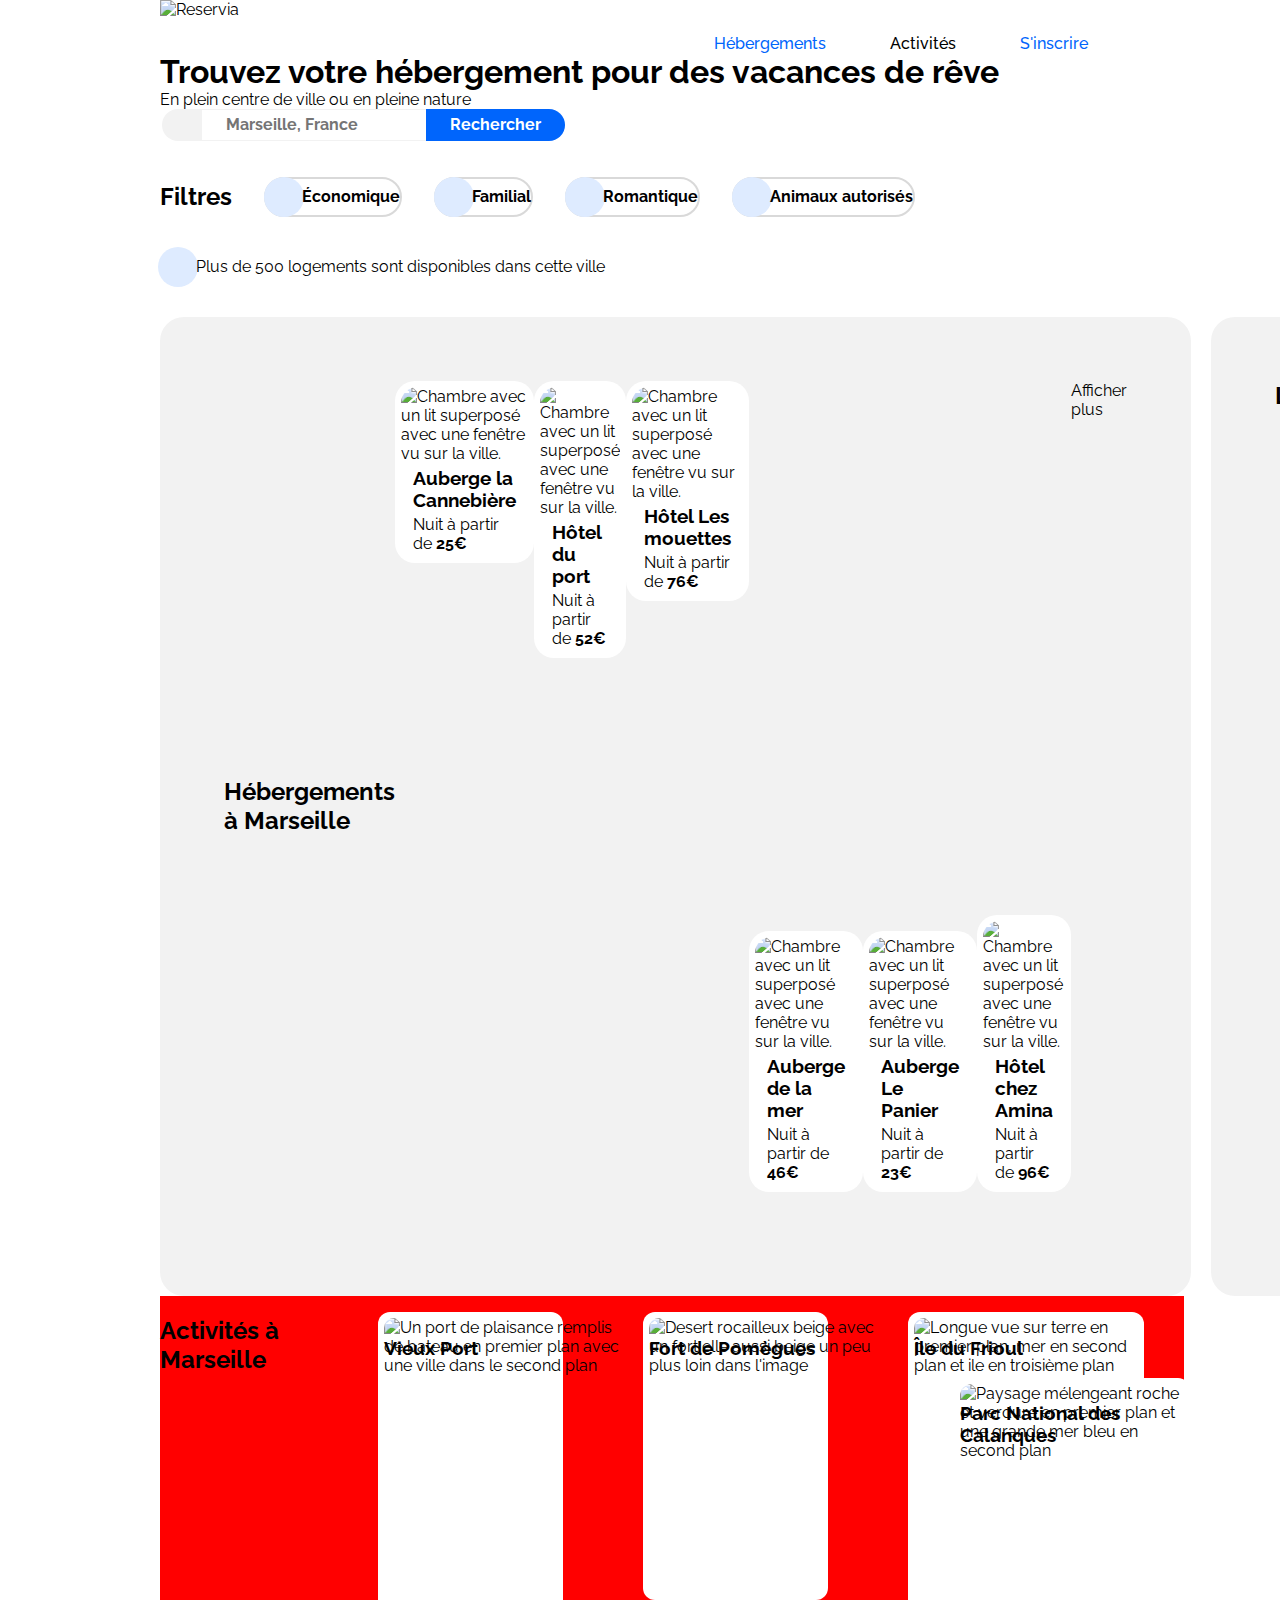
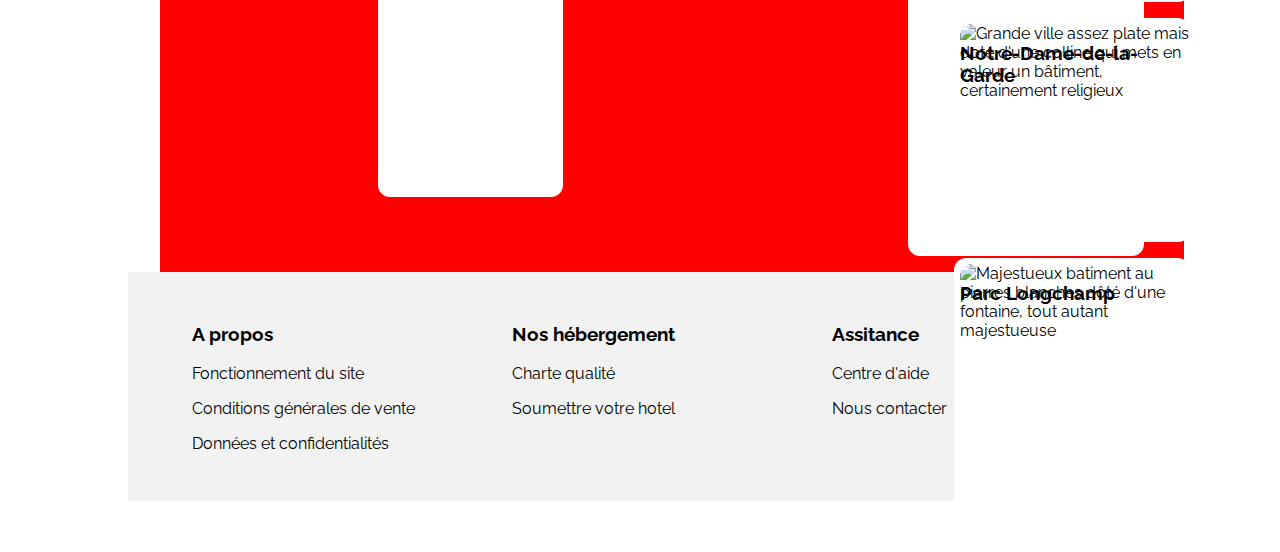
==== commit 24c2fe50: "refaite la partie activite" ====
--- a/untitle.html
+++ b/untitle.html
@@ -2,286 +2,314 @@
 <html lang="fr">
 <head>
   <meta charset="UTF-8">
-  <meta name="viewport" content="width=device-width, initial-scale=1.0">
+  <meta name="viewport" content="width=device-width,
+   initial-scale=1.0">
   <title>Reservia </title>
   <link rel="stylesheet" href="style.css" />
-  <script src="https://kit.fontawesome.com/406da18a0b.js" crossorigin="anonymous" defer ></script>
-</head>
-<body>
-
-    <!-- HEADER -->
-    <header>
-      <img  src="./img/reservia_logo.svg.svg" alt="Reservia">
-      <nav>
-        <a href="#hosting" data-active="true">Hébergement</a>
-        <a href="#activity" data-active="false" >Activités</a>
-        <a href="#">S'inscrire</a>
-      </nav>
+  <script src="https://kit.fontawesome.com/406da18a0b.js"
+ crossorigin="anonymous" defer ></script>
+  </head>
+ <body>
+ <!-- HEADER -->
+   <header>
+     <img src="./img/reservia_logo.svg.svg" alt="Reservia">
+     <nav>
+       <a class="navlink" data-active="true">Hébergements</a>
+       <a class="navlink" data-active="false" >Activités</a>
+       <a class="navlink" data-active="true">S'inscrire</a>
+     </nav>
+    </header>
+ <!-- HEADER -->
+
+ <!-- MAIN -->
+
+ <main>
+ <!-- SEARCH -->
+
+    <section >
+      <header>
+        <h1>Trouvez votre hébergement pour des vacances de rêve</h1>
+        <p>En plein centre de ville ou en pleine nature</p>
+     </header>
+       <form action="proceedFrom.html" method="GET">
+       <i class="searchformsearchicon fas fa-map-marker-alt "></i>
+       <input id="input"type="search" placeholder="Marseille, France">
+       <button class="searchformsubmitinput">
+        <span>Rechercher</span>
+        <i class="searchFormSubmitinputIcon fas fa-search"></i>
+        </button>
+      </form>
+      <article class="searchFilters">
+       <h2 >Filtres</h2>
+       <div class="searchFiltersfilter">
+         <div class="searchfilterwrapicon">
+         <i class="fas fa-money-bill-wave searchwrapicon"></i>
+         </div>
+         <p>Économique</p>
+       </div>
+        <div class="searchFiltersfilter">
+          <div class="searchfilterwrapicon">
+         <i class="fas fa-child searchwrapicon"></i>
+         </div>
+         <p>Familial</p>
+        </div>
+       <div class="searchFiltersfilter">
+        <div class="searchfilterwrapicon">
+          <i class="fas fa-heart searchwrapicon"></i>
+         </div> 
+         <p>Romantique<p>
+         </div>
+        <div class="searchFiltersfilter">
+          <div class="searchfilterwrapicon">
+         <i class="fas fa-dog searchwrapicon"></i>
+          </div>
+         <p>Animaux autorisés<p>
+        </div>
+        <div class="result">
+          <div class="searchfilterwrapicon">
+        <i class="fas fa-info searchwrapicon"></i>
+         </div>
+        <p>Plus de 500 logements sont disponibles dans cette ville</p>
+       </div>
+  </section>
+<!-- SEARCH -->
+
+<!-- Hebergement -->
+  <section class="hebergement" > 
+    
+    <article class="hebergement1">
+    <h2>Hébergements à Marseille </h2> 
       
-    </header>
-    <!-- HEADER -->
+      <div class="element1">
+        <figure>
+      <img class="image1"src="./img/hebergement/marcus-loke-WQJvWU_HZFo-unsplash.jpg" 
+       alt="Chambre avec un lit superposé avec une fenêtre vu sur la ville.">
+       <figcaption>
+       <h3 >Auberge la Cannebière</h3>
+       <p>Nuit à partir de <strong>25€</strong></p>
+       <div class="etoile">
+        <i class="fas fa-star fasicon" data-active="true"></i>
+        <i class="fas fa-star fasicon" data-active="true"></i>
+        <i class="fas fa-star fasicon" data-active="true"></i>
+        <i class="fas fa-star fasicon" data-active="true"></i>
+        <i class="fas fa-star fasicon" data-active="false"></i>
+        </div>
+       </figcaption>
+       </figure>
+     </div>
+     <div class="element1">
+     <figure>
+      <img class="image1"src="./img/hebergement/fred-kleber-gTbaxaVLvsg-unsplash.jpg"
+       alt="Chambre avec un lit superposé avec une fenêtre vu sur la ville.">
+      <figcaption>
+       <h3>Hôtel du port</h3>
+       <p>Nuit à partir de <strong>52€</strong></p>
+        <div class="etoile">
+         <i class="fas fa-star fasicon" data-active="true"></i>
+         <i class="fas fa-star fasicon" data-active="true"></i>
+         <i class="fas fa-star fasicon" data-active="true"></i>
+         <i class="fas fa-star fasicon" data-active="true"></i>
+         <i class="fas fa-star fasicon" data-active="true"></i>
+        </div>
+      </figcaption>
+     </figure>
+     </div>
+     <div class="element1">
+     <figure>
+      <img class="image1"src="./img/hebergement/reisetopia-B8WIgxA_PFU-unsplash.jpg"
+        alt="Chambre avec un lit superposé avec une fenêtre vu sur la ville.">
+      <figcaption>
+       <h3>Hôtel Les mouettes</h3>
+       <p>Nuit à partir de <strong class="hostingMainCardDescPrice">76€</strong></p>
+        <div class="etoile">
+         <i class="fas fa-star fasicon" data-active="true"></i>
+         <i class="fas fa-star fasicon" data-active="true"></i>
+         <i class="fas fa-star fasicon" data-active="true"></i>
+         <i class="fas fa-star fasicon" data-active="true"></i>
+         <i class="fas fa-star fasicon" data-active="false"></i>
+       </div>
+      </figcaption>
+     </figure>
+     </div>
+     <div class="element2">
+     <figure>
+       <img class="image1" src="./img/hebergement/annie-spratt-Eg1qcIitAuA-unsplash.jpg"
+       alt="Chambre avec un lit superposé avec une fenêtre vu sur la ville.">
+       <figcaption>
+        <h3>Auberge de la mer</h3>
+        <p>Nuit à partir de <strong>46€</strong></p>
+        <div class="etoile">
+         <i class="fas fa-star fasicon" data-active="true"></i>
+         <i class="fas fa-star fasicon" data-active="true"></i>
+         <i class="fas fa-star fasicon" data-active="true"></i>
+         <i class="fas fa-star fasicon" data-active="false"></i>
+         <i class="fas fa-star fasicon" data-active="false"></i>
+        </div>
+       </figcaption>
+     </figure>
+     </div>
+     <div class="element2">
+     <figure>
+       <img class="image1"src="./img/hebergement/nicate-lee-kT-ZyaiwBe0-unsplash.jpg"
+        alt="Chambre avec un lit superposé avec une fenêtre vu sur la ville.">
+       <figcaption>
+        <h3>Auberge Le Panier</h3>
+        <p>Nuit à partir de <strong>23€</strong></p>
+        <div class="etoile">
+         <i class="fas fa-star fasicon" data-active="true"></i>
+         <i class="fas fa-star fasicon" data-active="true"></i>
+         <i class="fas fa-star fasicon" data-active="true"></i>
+         <i class="fas fa-star fasicon" data-active="true"></i>
+         <i class="fas fa-star fasicon" data-active="false"></i>
+       </div>
+      </figcaption>
+     </figure>
+     </div>
+     <div class="element2">
+     <figure>
+       <img class="image1 "src="./img/hebergement/febrian-zakaria-M6S1WvfW68A-unsplash.jpg"
+       alt="Chambre avec un lit superposé avec une fenêtre vu sur la ville.">
+      <figcaption>
+       <h3>Hôtel chez Amina</h3>
+       <p>Nuit à partir de <strong>96€</strong></p>
+       <div class="etoile">
+        <i class="fas fa-star fasicon" data-active="true"></i>
+        <i class="fas fa-star fasicon" data-active="true"></i>
+        <i class="fas fa-star fasicon" data-active="true"></i>
+        <i class="fas fa-star fasicon" data-active="true"></i>
+        <i class="fas fa-star fasicon" data-active="true"></i>
+       </div>
+      </figcaption>
+     </figure>
+     </div>
+     <p>Afficher plus</p>
+    </article>
+    
   
-    <!-- MAIN -->
-    <main>
-      <!-- SEARCH -->
-      <section >
-        <header>
-          <h1>Trouvez votre hébergement pour des vacances de rêve</h1>
-          <p>En plein centre de ville ou en pleine nature</p>
-        </header>
-        <form action="proceedFrom.html" method="GET">
-           <i class="fas fa-map-marker-alt searchicon"></i>
-          <input id="input"type="search" placeholder="Marseille, France">
-          <button class="searchFormSubmitinput">
-            <span>Rechercher</span>
-            <i class="searchFormSubmitinputIcon fas fa-search"></i>
-          </button>
-        </form>
-        <article class="searchFilters">
-          <h2 >Filtres</h2>
-          <div class="searchFiltersfilter"></div>
-              <i class="fas fa-money-bill-wave searchwrapicon"></i>
-            <p>Économique</p>
-          </div>
-          <div class="searchFiltersfilter">
-              <i class="fas fa-child searchwrapicon"></i>
-           <span>Familial</span>
-          </div>
-          <div class="searchFiltersfilter">
-           <i class="fas fa-heart searchwrapicon"></i>
-          <span>Romantique</span>
-          </div>
-          <div class="searchFiltersfilter">
-           <i class="fas fa-dog searchwrapicon"></i>
-          <span>Animaux autorisés</span>
-          </div>
-        <div class="result">
-          <i class="fas fa-info searchwrapicon"></i>
-          <p>Plus de 500 logements sont disponibles dans cette ville</p>
-        </div>
-      </section>
-      <!-- SEARCH -->
-  
-      <!-- Hebergement -->
-      <section class="hebergement" >
-       <article class="hebergement1">
-        <h2>Hébergements à Marseille</h2>
-         <figure >
-          <img class="image1"src="./img/hebergement/marcus-loke-WQJvWU_HZFo-unsplash.jpg" 
-           alt="Chambre avec un lit superposé avec une fenêtre vu sur la ville.">
-          <figcaption>
-           <h3 >Auberge la Cannebière</h3>
-           <p>Nuit à partir de <strong>25€</strong></p>
-            <div class="etoile">
-             <i class="fas fa-star fasicon" data-active="true"></i>
-             <i class="fas fa-star fasicon" data-active="true"></i>
-             <i class="fas fa-star fasicon" data-active="true"></i>
-             <i class="fas fa-star fasicon" data-active="true"></i>
-             <i class="fas fa-star fasicon" data-active="false"></i>
-            </div>
-          </figcaption>
-         </figure>
-         <figure>
-         <img class="image1"src="./img/hebergement/fred-kleber-gTbaxaVLvsg-unsplash.jpg"
-          alt="Chambre avec un lit superposé avec une fenêtre vu sur la ville.">
-          <figcaption>
-           <h3>Hôtel du port</h3>
-           <p>Nuit à partir de <strong>52€</strong></p>
-            <div class="etoile">
-             <i class="fas fa-sta fasiconr" data-active="true"></i>
-             <i class="fas fa-star fasicon" data-active="true"></i>
-             <i class="fas fa-star fasicon" data-active="true"></i>
-             <i class="fas fa-star fasicon" data-active="true"></i>
-             <i class="fas fa-star fasicon" data-active="true"></i>
-            </div>
-          </figcaption>
-        </figure>
-       <figure>
-        <img class="image1"src="./img/hebergement/reisetopia-B8WIgxA_PFU-unsplash.jpg"
-           alt="Chambre avec un lit superposé avec une fenêtre vu sur la ville.">
-          <figcaption>
-           <h3>Hôtel Les mouettes</h3>
-           <p>Nuit à partir de <strong class="hostingMainCardDescPrice">76€</strong></p>
-           <div class="etoile">
-             <i class="fas fa-star fasicon" data-active="true"></i>
-             <i class="fas fa-star fasicon" data-active="true"></i>
-             <i class="fas fa-star fasicon" data-active="true"></i>
-             <i class="fas fa-star fasicon" data-active="true"></i>
-             <i class="fas fa-star fasicon" data-active="false"></i>
-           </div>
-          </figcaption>
-        </figure>
-        <figure>
-         <img class="image1" src="./img/hebergement/annie-spratt-Eg1qcIitAuA-unsplash.jpg"
-          alt="Chambre avec un lit superposé avec une fenêtre vu sur la ville.">
-          <figcaption>
-           <h3>Auberge de la mer</h3>
-           <p>Nuit à partir de <strong>46€</strong></p>
-           <div class="etoile">
-            <i class="fas fa-star fasicon" data-active="true"></i>
-            <i class="fas fa-star fasicon" data-active="true"></i>
-            <i class="fas fa-star fasicon" data-active="true"></i>
-            <i class="fas fa-star fasicon" data-active="false"></i>
-            <i class="fas fa-star fasicon" data-active="false"></i>
-           </div>
-          </figcaption>
-        </figure>
-       <figure>
-          <img class="image1"src="./img/hebergement/nicate-lee-kT-ZyaiwBe0-unsplash.jpg"
-           alt="Chambre avec un lit superposé avec une fenêtre vu sur la ville.">
-           <figcaption>
-            <h3>Auberge Le Panier</h3>
-            <p>Nuit à partir de <strong>23€</strong></p>
-            <div class="etoile">
-             <i class="fas fa-star fasicon" data-active="true"></i>
-             <i class="fas fa-star fasicon" data-active="true"></i>
-             <i class="fas fa-star fasicon" data-active="true"></i>
-             <i class="fas fa-star fasicon" data-active="true"></i>
-             <i class="fas fa-star fasicon" data-active="false"></i>
-            </div>
-          </figcaption>
-       </figure>
-       <figure>
-          <img class="image1 "src="./img/hebergement/febrian-zakaria-M6S1WvfW68A-unsplash.jpg"
-           alt="Chambre avec un lit superposé avec une fenêtre vu sur la ville.">
-           <figcaption>
-            <h3>Hôtel chez Amina</h3>
-            <p>Nuit à partir de <strong>96€</strong></p>
-            <div class="etoile">
-             <i class="fas fa-star fasicon" data-active="true"></i>
-             <i class="fas fa-star fasicon" data-active="true"></i>
-             <i class="fas fa-star fasicon" data-active="true"></i>
-             <i class="fas fa-star fasicon" data-active="true"></i>
-             <i class="fas fa-star fasicon" data-active="true"></i>
-            </div>
-           </figcaption>
-          </figure>
-        </article>
-        <p>Afficher plus</p>
-        
-      <aside>
-       <h2>Les plus populaire<i class="fas fa-chart-line"></i> </h2>
-       <article class="hebergementpopulaire">
-        <figure>
-          <img class="image2"src="./img/hebergement/emile-guillemot-Bj_rcSC5XfE-unsplash.jpg"
-           alt="Chambre avec un lit superposé avec une fenêtre vu sur la ville.">
-          <figcaption>
-            <h3>Hôtel Le soleil du matin</h3>
-            <p>Nuit à partir de <strong>128€</strong></p>
-            <div >
-             <i class="fas fa-star fasicon" data-active="true"></i>
-             <i class="fas fa-star fasicon" data-active="true"></i>
-             <i class="fas fa-star fasicon" data-active="true"></i>
-             <i class="fas fa-star fasicon " data-active="true"></i>
-             <i class="fas fa-star fasicon" data-active="true"></i>
-            </div>
-          </figcaption>
-        </figure>
-        <figure>
-          <img clas="image2"src="./img/hebergement/aw-creative-VGs8z60yT2c-unsplash.jpg"
-           alt="Chambre avec un lit superposé avec une fenêtre vu sur la ville.">
-          <figcaption>
-            <h3>Au coeur de l'eau Chambres d'hôtes</h3>
-            <p >Nuit à partir de <strong>71€</strong></p>
-            <div>
-              <i class="fas fa-star fasicon" data-active="true"></i>
-              <i class="fas fa-star fasicon" data-active="true"></i>
-              <i class="fas fa-star fasicon" data-active="true"></i>
-              <i class="fas fa-star fasicon" data-active="true"></i>
-              <i class="fas fa-star fasicon" data-active="false"></i>
-            </div>
-          </figcaption>
-        </figure>    
-        <figure>
-          <img class="image2"= src="./img/hebergement/febrian-zakaria-sjvU0THccQA-unsplash.jpg"
-            alt="Chambre avec un lit superposé avec une fenêtre vu sur la ville.">
-          <figcaption>
-            <h3>Hôtel Tout bleu et Blanc</h3>
-            <p >Nuit à partir de <strong >68€</strong></p>
-            <div>
-              <i class="fas fa-star fasicon" data-active="true"></i>
-              <i class="fas fa-star fasicon" data-active="true"></i>
-              <i class="fas fa-star fasicon" data-active="true"></i>
-              <i class="fas fa-star fasicon" data-active="true"></i>
-              <i class="fas fa-star fasicon" data-active="false"></i>
-            </div>
-          </figcaption> 
-        </figure>       
-       </article>
-     </aside>
-    </section>
-      <!-- Hebergement -->
-  
-      <!-- ACTIVITY -->
-      <section class="activite">
-        <h2>Activités à Marseille</h2>
-        <figure class="activite1">
-         <img class="image1" src="./img/activity/medium/reno-laithienne-QUgJhdY5Fyk-unsplash.jpg" 
-           alt="Un port de plaisance remplis de bateau en premier plan avec une ville dans le second plan">
-         <figcaption>
-          <h3 >Vieux Port</h3>
-         </figcaption>
-        </figure>
-        <figure class="activite2">
-         <img class="image2" src="./img/activity/small/paul-hermann-QFTrLdQIRhI-unsplash.jpg" 
-           alt="Desert rocailleux beige avec un fort elle aussi beige un peu plus loin dans l'image"> 
-          <figcaption>
-          <h3>Fort de Pomègues</h3>
-        </figcaption>
-        </figure>
-        <figure class="activite3">
-         <img class="image3" src="./img/activity/medium/kilyan-sockalingum-NR8-cBCN3aI-unsplash.jpg" 
-           alt="Paysage mélengeant roche et verdure en premier plan et une grande mer bleu en second plan">
-         <figcaption> 
-          <h3 >Parc National des Calanques</h3>
-         </figcaption>
-       </figure>
-       <figure class="activite4">
-         <img class="image4" src="./img/activity/small/florian-wehde-xW9e8gdotxI-unsplash.jpg" 
-          alt="Grande ville assez plate mais doté d'une colline qui mets en valeur un bâtiment, certainement religieux">
-          <figcaption></figcaption>
-          <h3 >Notre-Dame-de-la-Garde</h3>
-        </figcaption>
-        <figure class="activite5">
-         <img class="image5" src="./img/activity/small/kevin-hikari-rV_Qd1l-VXg-unsplash.jpg" 
-          alt="Longue vue sur terre en premier plan, mer en second plan et ile en troisième plan">
-          <figcaption>    
-          <h3 class="activityCardTitle">Île du Frioul</h3>
-          </figcaption>
-        </figure>
-        <figure class="activite6">
-         <img class="image6" src="./img/activity/small/lena-paulin-wH2-EJoDcV0-unsplash.jpg" 
-           alt="Majestueux batiment au pierres blanches dôté d'une fontaine, tout autant majestueuse" >
-            <figcaption>
-            <h3>Parc Longchamp</h3>
-          </figcaption>
-        </figure>  
-      </article>
-   </section>
-      <!-- ACTIVITY -->
-   </main>
-   <!-- MAIN -->
-  
-   <!-- FOOTER -->
-    <footer>
-        <div class="footerColumn" >
-          <h3 >A propos</h3>
-          <a href="#">Fonctionnement du site</a>
-          <a href="#">Conditions générales de vente</a>
-          <a href="#">Données et confidentialités</a>
-        </div>
-        <div class="footerColumn">
-          <h3 >Nos hébergement</h3>
-          <a href="#">Charte qualité</a>
-          <a href="#">Soumettre votre hotel</a>
-        </div>
-        <div class="footerColumn">
-          <h3 >Assitance</h3>
-          <a href="#">Centre d'aide</a>
-          <a href="#">Nous contacter</a>
-        </div>
-      
-    </footer>
-    <!-- FOOTER -->
-  </body>
-  </html>+    
+   <aside class=populaire>
+     <h2>Les plus populaire<i class="fas fa-chart-line"></i> </h2>
+     <article class="hebergementpopulaire">      
+      <figure>
+       <img class="image2"src="./img/hebergement/emile-guillemot-Bj_rcSC5XfE-unsplash.jpg"
+        alt="Chambre avec un lit superposé avec une fenêtre vu sur la ville.">
+       <figcaption>
+        <h3>Hôtel Le soleil du matin</h3>
+        <p>Nuit à partir de <strong>128€</strong></p>
+        <div >
+         <i class="fas fa-star fasicon" data-active="true"></i>
+         <i class="fas fa-star fasicon" data-active="true"></i>
+         <i class="fas fa-star fasicon" data-active="true"></i>
+         <i class="fas fa-star fasicon " data-active="true"></i>
+         <i class="fas fa-star fasicon" data-active="true"></i>
+        </div>
+       </figcaption>
+     </figure>
+     <figure>
+      <img class="image2"src="./img/hebergement/aw-creative-VGs8z60yT2c-unsplash.jpg"
+       alt="Chambre avec un lit superposé avec une fenêtre vu sur la ville.">
+       <figcaption>
+        <h3>Au coeur de l'eau Chambres d'hôtes</h3>
+        <p >Nuit à partir de <strong>71€</strong></p>
+        <div>
+          <i class="fas fa-star fasicon" data-active="true"></i>
+          <i class="fas fa-star fasicon" data-active="true"></i>
+          <i class="fas fa-star fasicon" data-active="true"></i>
+          <i class="fas fa-star fasicon" data-active="true"></i>
+          <i class="fas fa-star fasicon" data-active="false"></i>
+        </div>
+       </figcaption>
+     </figure>    
+     <figure>
+      <img class="image2" src="./img/hebergement/febrian-zakaria-sjvU0THccQA-unsplash.jpg"
+       alt="Chambre avec un lit superposé avec une fenêtre vu sur la ville.">
+       <figcaption>
+        <h3>Hôtel Tout bleu et Blanc</h3>
+        <p >Nuit à partir de <strong >68€</strong></p>
+        <div>
+         <i class="fas fa-star fasicon" data-active="true"></i>
+         <i class="fas fa-star fasicon" data-active="true"></i>
+         <i class="fas fa-star fasicon" data-active="true"></i>
+         <i class="fas fa-star fasicon" data-active="true"></i>
+         <i class="fas fa-star fasicon" data-active="false"></i>
+        </div>
+       </figcaption> 
+      </figure>       
+    </article>
+   </aside>
+  </section>
+<!-- Hebergement -->
+
+<!-- ACTIVITY -->
+  <section class="activite">
+    <h2>Activités à Marseille</h2>
+    <figure class="activite1">
+     <img class="imageact1" src="./img/activity/medium/reno-laithienne-QUgJhdY5Fyk-unsplash.jpg" 
+     alt="Un port de plaisance remplis de bateau en premier plan avec une ville dans le second plan">
+     <figcaption>
+     <h3 >Vieux Port</h3>
+     </figcaption>
+    </figure>
+    <figure class="activite2">
+     <img class="imageact2" src="./img/activity/small/paul-hermann-QFTrLdQIRhI-unsplash.jpg" 
+       alt="Desert rocailleux beige avec un fort elle aussi beige un peu plus loin dans l'image"> 
+      <figcaption>
+       <h3>Fort de Pomègues</h3>
+      </figcaption>
+    </figure>
+    <figure class="activite3">
+      <img class="image3" src="./img/activity/small/kevin-hikari-rV_Qd1l-VXg-unsplash.jpg" 
+       alt="Longue vue sur terre en premier plan, mer en second plan et ile en troisième plan">
+       <figcaption>    
+        <h3 class="activityCardTitle">Île du Frioul</h3>
+       </figcaption>
+    <figure class="activite4">
+      <img class="image4" src="./img/activity/medium/kilyan-sockalingum-NR8-cBCN3aI-unsplash.jpg" 
+       alt="Paysage mélengeant roche et verdure en premier plan et une grande mer bleu en second plan">
+      <figcaption> 
+       <h3 >Parc National des Calanques</h3>
+      </figcaption>
+    </figure>
+    <figure class="activite5">
+      <img class="image5" src="./img/activity/small/florian-wehde-xW9e8gdotxI-unsplash.jpg" 
+       alt="Grande ville assez plate mais doté d'une colline qui mets en valeur un bâtiment, certainement religieux">
+      <figcaption>
+       <h3 >Notre-Dame-de-la-Garde</h3>
+      </figcaption>
+    </figure>
+    <figure class="activite6">
+      <img class="image6" src="./img/activity/small/lena-paulin-wH2-EJoDcV0-unsplash.jpg" 
+       alt="Majestueux batiment au pierres blanches dôté d'une fontaine, tout autant majestueuse" >
+       <figcaption>
+        <h3>Parc Longchamp</h3>
+       </figcaption>
+    </figure>  
+  </article>
+ </section>
+<!-- ACTIVITY -->
+</main>
+<!-- MAIN -->
+
+<!-- FOOTER -->
+ <footer>
+  <div class="footerColumn" >
+   <h3 >A propos</h3>
+   <a>Fonctionnement du site</a>
+   <a>Conditions générales de vente</a>
+   <a>Données et confidentialités</a>
+ </div>
+ <div class="footerColumn">
+   <h3 >Nos hébergement</h3>
+   <a>Charte qualité</a>
+   <a>Soumettre votre hotel</a>
+ </div>
+ <div class="footerColumn">
+   <h3 >Assitance</h3>
+   <a>Centre d'aide</a>
+   <a>Nous contacter</a>
+ </div>
+
+ </footer>
+ <!-- FOOTER -->
+ </body>
+</html>
--- a/style.css
+++ b/style.css
@@ -8,59 +8,61 @@
 header {
     display: grid;
     align-items: center;
-    max-width: 1440px;
+    max-width: 1024px;
     margin: auto;
   }
-Img {
-    grid-area: logo;
+header img {
     padding: 0 2rem;
-    height: 2.813rem;
-  }
-Nav {
-    display: flex;
-    align-items: center;
-    grid-area: navbar;
-  }
-#navlink {
-    padding: 2rem;
+    height: 2.12rem;
+  }
+header nav {
+    display: flex;
+    justify-content: flex-end;
+    align-items: center;
+    padding: 0 2rem;
+    margin: 0;
+}
+.navlink {
+    padding: 0 2rem;
     font-weight: 500;
     text-align: center;
     transition-duration: 0.1s;
-    border-top: 3px transparent solid;
-    border-bottom: 3px transparent solid;
-}
-#navlink[data-active=true] {
+     
+    }
+.navlink[data-active=true] {
     color: #0065FC;
   }
-#navlink:hover {
+.navlink:hover {
     color: #0065FC;
 }
 main {
-    max-width: 1440px;
+    max-width: 1024px;
     margin: auto;
     padding: 0 2rem;
     box-sizing: border-box;
   }
-section header h1 {
-    margin-bottom: 0.5rem;
-  }
-section header p {
-    margin-top: 0;
-  } 
-section form{
-    display: inline-flex;
-    max-width: 100%;
-    overflow: auto;
-  }
-#span {
+  h1{
+   text-align: left;
+   margin:0;
+ } 
+ p{
+   text-align: left;
+   margin:0;
+ }
+ form{
+  display: inline-flex;
+  max-width: 100%;
+  overflow: auto;
+ }
+
+.searchformsearchicon{
     background-color: #F2F2F2;
     padding: 1rem 1.25rem;
     border-radius: 1rem 0 0 1rem;
     text-align: center;
-  }
-.searchicon {
     margin-left: 0.1rem;
   }
+
 #input {
     border-right: none;
     border-left: none;
@@ -78,7 +80,7 @@
     font-size: 1rem;
     color: #00000069;
   }
-.searchFormSubmitinput {
+.searchformsubmitinput {
     background-color: #0065FC;
     color: white;
     font-weight: bold;
@@ -94,7 +96,7 @@
     margin-top: 2rem;
     flex-wrap: wrap;
   }
-#h2 {
+article h2 {
     margin: 0 2rem 1rem 0;
     display: flex;
     align-items: center;
@@ -117,78 +119,80 @@
     background-color: #f3f8ff;
     transform: scale(1.015);
   }
-.searchwrapicon {
+.searchfilterwrapicon {
     background-color: #DEEBFF;
-    border-radius: 100%;
-    height: 3rem;
-    width: 3rem;
-    min-height: 3.5rem;
-    min-width: 3.5rem;
+    border-radius: 50%;
+    height: 2rem;
+    width: 2rem;
+    min-height: 2.5rem;
+    min-width: 2.5rem;
     display: flex;
     align-items: center;
     justify-content: center;
     margin: -2px;
   }
-.searchwrapicon {
-    color: blue;
-  } 
+.searchwrapicon{
+  color:blue;
+}
 .result {
     display: flex;
     align-items: center;
     margin: 1rem 0 2rem 0;
   }
-.hebergementpopulaire, .hebergementMain {
-    background-color: #F2F2F2;
-    border-radius: 1.5rem;
-    padding: 2rem;
-  }
-.hebergement {
-    display: grid;
-    column-gap: 2rem;
-    grid-template-columns: 6fr 3fr;
-  }
-.hebergementMain {
-    display: grid;
-    column-gap: 2rem;
-    row-gap: 2rem;
-  }
-#header2 {
-    grid-column: 1/-1;
-  }
-.hebergement {
+
+.hebergement { 
+   padding: 0.375;
+   
+ 
+  
+  display: flex;
+    align-content: space-between;
+    
+}
+.hebergement h2{
+ margin: 0;  
+}
+.hebergement1{
+  background-color: #F2F2F2;
+  border-radius: 1.5rem;
+  padding: 4rem;
+display: flex;
+flex-direction: row;
+align-content: space-between;
+  
+ margin-right: 20px;
+  }
+.element2{
+  align-self: flex-end;
+}
+.hebergement1 figure {
     background-color: white;
-    padding: 0.375rem;
-    border-radius: 1.25rem;
-    box-shadow: 0 0 16px #0000002e;
-    transition-duration: 0.1s;
-    cursor: pointer;
-    box-sizing: border-box;
-    height: 100%;
-  }
-.hebergement:hover {
-    transform: scale(1.02);
-  }
-.figure1 {
+    padding: 6px 6px 6px 6px;
     margin: 0;
-  }
-.image1 {
-    height: 7rem;
-    object-fit: cover;
-    max-width: 100%;
-    width: 100%;
-    max-height: 100%;
-    border-radius: 1rem 1rem 0 0;
-  }
-.titre3 {
+    margin-bottom: 40px;
+  border-radius: 1.25rem; 
+  box-sizing: border-box;
+  }
+.image1{
+  height: 7rem;
+  object-fit: cover;
+  max-width: 100%;
+  width: 100%;
+  max-height: 100%;
+  border-radius: 1rem 1rem 0 0;
+}
+
+
+.hebergement1 figcaption h3 {
     margin: 0.25rem 0.75rem 0 0.75rem;
   }
-p {
+.hebergement1 figcaption p{
     margin: 0.25rem 0.75rem 0.25rem 0.75rem;
   }
 .etoile{
-    margin: 0 0.75rem 0.25rem 0.75rem;
-  }
-.fasicon [data-active=true] {
+  margin: 0 0.75rem 0.25rem 0.75rem;
+}
+.fasicon[data-active=true] {
     color: #0065FC;
   }
 .fasicon[data-active=false] {
@@ -196,109 +200,166 @@
   }
 
   /*hebergement populaire*/
-
-aside {
-    display: grid;
-    row-gap: 2rem;
-    align-items: start;
-    grid-template-rows: auto repeat(3, 1fr);
-  }
-aside h2 {
-    margin: 0;
-    display: flex;
-}
-.partie2{
-        display: flex;
-        align-items: stretch;
-        height: 100%;
-        overflow: auto;
-}
-.image2     {
-        position: relative;
-        min-height: 100%;
-        width: 33%;
-        min-width: 33%;
-        max-width: 33%;
-      }
-.image2 {
-        border-radius: 1rem 0 0 1rem;
-        position: absolute;
-        width: 100%;
-        height: 100%;
-        object-fit: cover;
-      }
-figcaption h3 {
-        display: flex;
-        flex-direction: column;
-      }
-      
-/*ACtivity    */
-
-
-.activity {
-    display: grid;
-    column-gap: 2rem;
-    margin: 4rem 0;
-  }
-#titre {
-    grid-column: 1/-1;
-  }
-.activitycard {
-    box-shadow: 0 0 20px #0000002e;
-    border-radius: 1rem;
-    overflow: hidden;
-    display: flex;
-    flex-direction: column;
-    transition-duration: 0.1s;
-  }
-.activitycard:hover {
-    transform: scale(1.01);
-  }
-.activite {
-    position: relative;
-    flex: 1;
-  }
-.image3 {
-    position: absolute;
-    height: 100%;
-    width: 100%;
-    object-fit: cover;
-  }
-h3 {
-    margin: 1.2rem 1.5rem;
-  }
+.populaire{
+  background-color: #F2F2F2;
+  border-radius: 1.5rem;
+  padding: 4rem;
+  width: 30%;
+}
+.populaire h2{
+  margin: 0;
+}
+.hebergementpopulaire{
+  background-color: #F2F2F2;
+  border-radius: 1.5rem;
+  padding: 4rem;
+  display: flex;
+  flex-direction: column;
+}
+.hebergementpopulaire figure{
+   background-color: white;
+   border-radius: 1.25rem;
+   width: 100%;
+   height: 100%;
+   padding: 1rem;
+   margin: 0.25rem 
+}
+ 
+  .image2{
+   float: left;
+    border-radius: 1rem 0 0 1rem;
+ 
+  width: 100%;
+  height: 100%;
   
-  /*fooster*/
-
-footer {
-    background-color: #F2F2F2;
-    width: 100%;
-  }
-.footerColumn{
-    display: flex;
-    max-width: 100%;
-    width: 1440px;
-    margin: auto;
-    padding: 0 2rem;
-    box-sizing: border-box;
-  }
+  }
+  .hebergementpopulaire figcaption h3 {
+   
+  }
+.hebergementpopulaire figcaption p{
+}
+.activite{
+  background-color: red;
+ display: flex;
+width: 1024px;
+
+margin: auto;
+box-sizing: border-box;
+
+  
+}
+.activite1{
+  background-color: white;
+  padding: 0.375rem;
+  border-radius: 12px;
+  box-sizing: border-box;
+  width: 236px;
+  height: 485px;  
+}
+.imageact1 {
+  position: absolute;
+  border-radius: 10px;
+  height: 485px;
+  width: 236px;  
+}
+.activite2{
+  background-color: white;
+  padding: 0.375rem;
+  border-radius: 12px;
+  box-sizing: border-box;
+  width: 236px;
+  height: 288px;
+}
+.imageact2{
+  position: absolute;
+  border-radius: 10px;
+  height: 288px;
+  width: 236px;
+}
+.activite3{
+  background-color: white;
+  padding: 0.375rem;
+  border-radius: 12px;
+  box-sizing: border-box;
+  width: 236px;
+  height: 544px;
+}
+.image3{
+  position: absolute;
+  border-radius: 10px;
+  height: 544px;
+  width: 236px;
+}
+.activite4{
+  background-color: white;
+  padding: 0.375rem;
+  border-radius: 12px;
+  box-sizing: border-box;
+  width: 236px;
+  height: 224px;
+}
+.image4{
+  position: absolute;
+  border-radius: 12px;
+  width: 236px;
+  height: 224px;
+}
+.activite5{
+  background-color: white;
+  padding: 0.375rem;
+  border-radius: 12px;
+  box-sizing: border-box;
+  width: 236px;
+  height: 224px;
+}
+.image5{
+  position: absolute;
+  border-radius: 12px;
+  width: 236px;
+  height: 224px;
+}
+.activite6{
+  background-color: white;
+  padding: 0.375rem;
+  border-radius: 12px;
+  box-sizing: border-box;
+  width: 236px;
+  height: 288px;
+}
+.image6{
+  position: absolute;
+  border-radius: 12px;
+  width: 236px;
+  height: 288px;
+}
+
+footer{
+  background-color: #F2F2F2;
+  display: flex;
+  max-width: 100%;
+  width: 1024px;
+  margin: auto;
+  padding: 0 2rem;
+  box-sizing: border-box;
+}
 .footerColumn {
-    width: 30%;
-    padding: 2rem 2rem;
-  }
-.footerColumnwrapperColumnLink {
-    display: block;
-    margin: 1rem 0;
-  }
-.footerColumnwrapperColumnLink:hover {
-    text-decoration: underline;
-  }
-
-
-
-      }
-
-      }
-      
-
-
+  width: 30%;
+  padding: 2rem 2rem;
+}
+.footerColumn a{
+  display: block;
+  margin: 1rem 0;
+}
+.footerColumn a:hover {
+  text-decoration: underline;
+}
+
+
+
+
+
+    
+
+
+
+
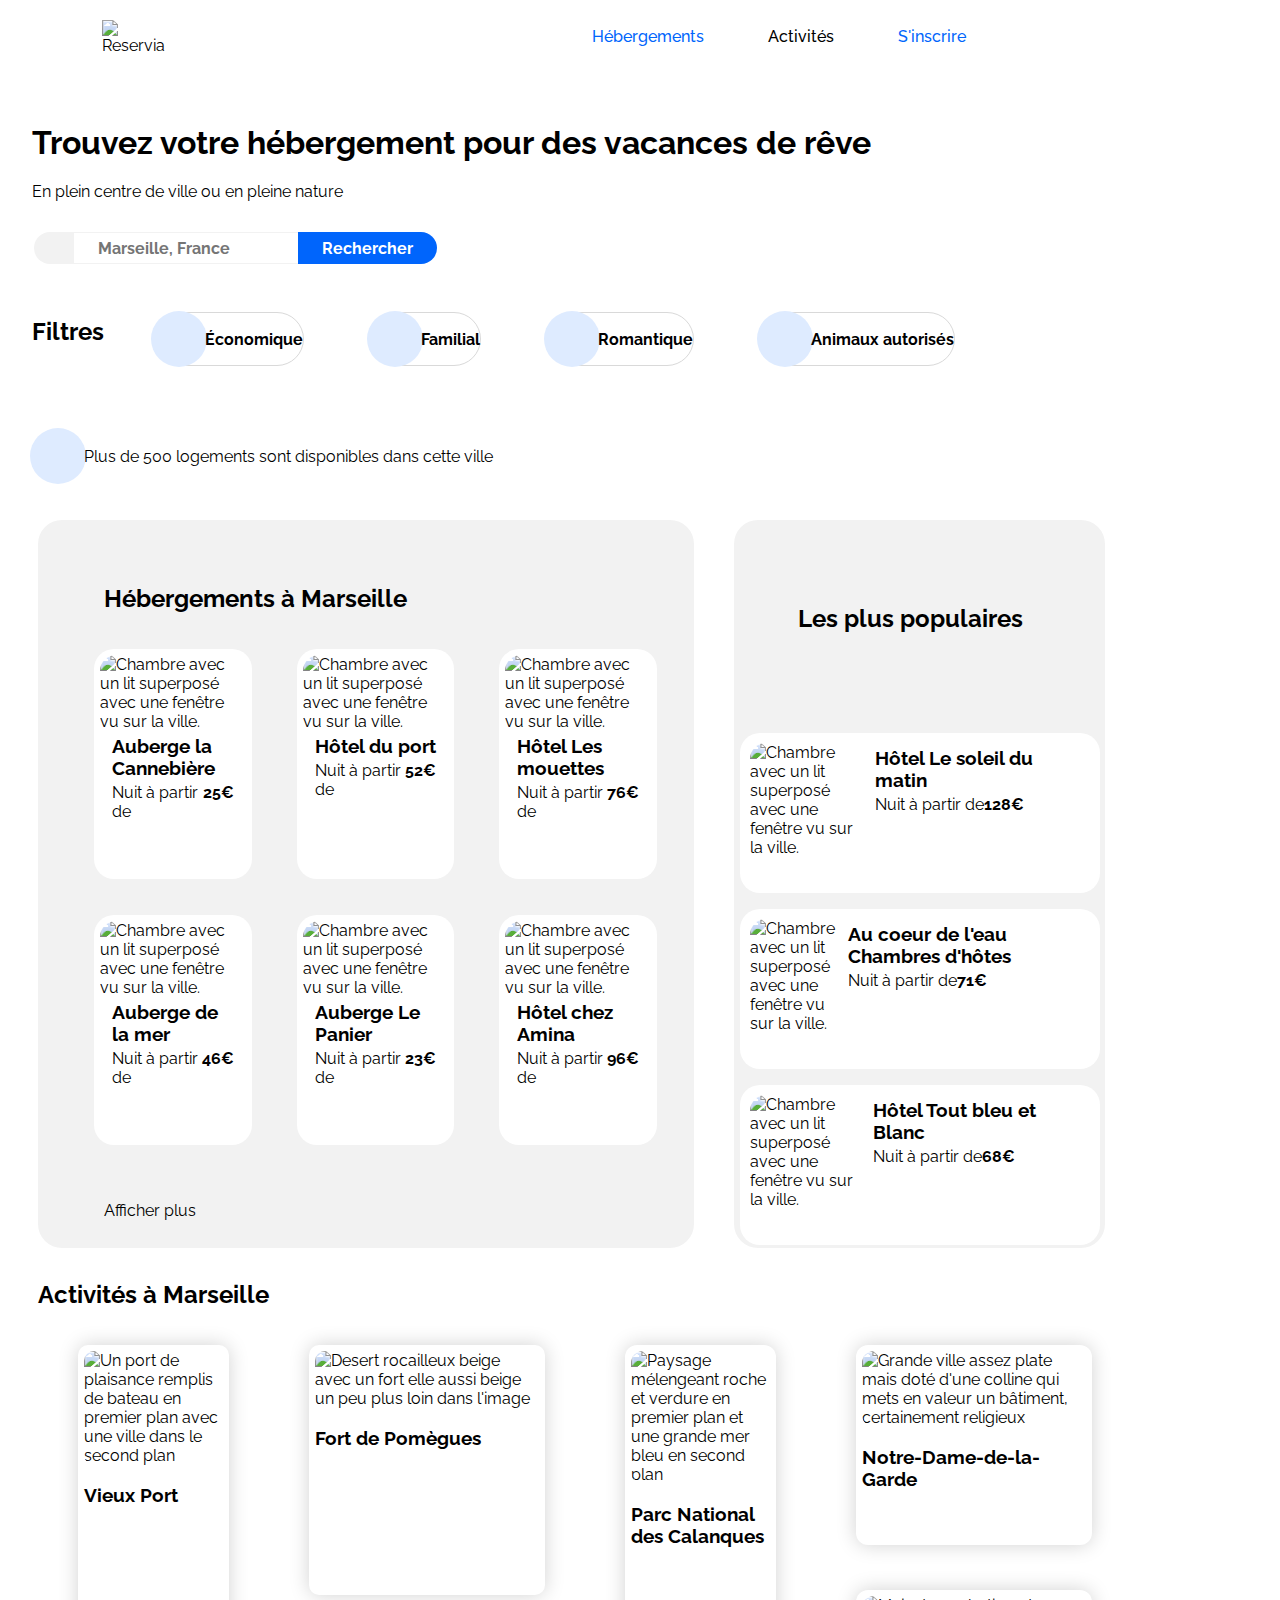
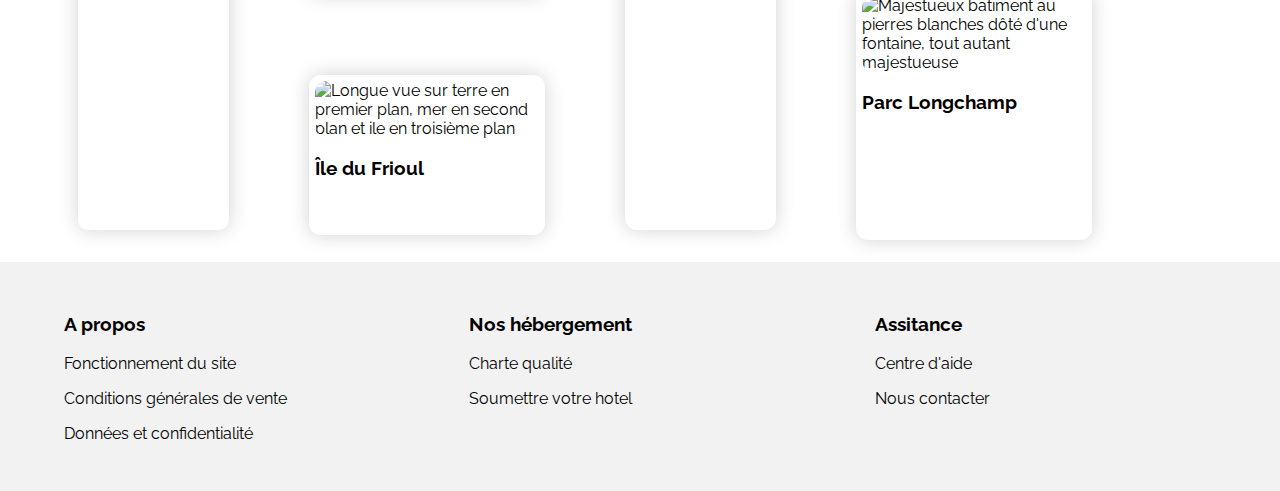
==== commit e05db721: "petite correction" ====
--- a/untitle.html
+++ b/untitle.html
@@ -14,9 +14,9 @@
    <header>
      <img src="./img/reservia_logo.svg.svg" alt="Reservia">
      <nav>
-       <a class="navlink" data-active="true">Hébergements</a>
-       <a class="navlink" data-active="false" >Activités</a>
-       <a class="navlink" data-active="true">S'inscrire</a>
+       <a class="navlink" class="navlinkhebergement" data-active="true">Hébergements</a>
+       <a class="navlink"  data-active="false" >Activités</a>
+       <a class="navlink" class="navlinksinscrire" data-active="true">S'inscrire</a>
      </nav>
     </header>
  <!-- HEADER -->
@@ -27,10 +27,10 @@
  <!-- SEARCH -->
 
     <section >
-      <header>
+      <div>
         <h1>Trouvez votre hébergement pour des vacances de rêve</h1>
         <p>En plein centre de ville ou en pleine nature</p>
-     </header>
+      </div>
        <form action="proceedFrom.html" method="GET">
        <i class="searchformsearchicon fas fa-map-marker-alt "></i>
        <input id="input"type="search" placeholder="Marseille, France">
@@ -71,18 +71,19 @@
          </div>
         <p>Plus de 500 logements sont disponibles dans cette ville</p>
        </div>
+      </article>
   </section>
 <!-- SEARCH -->
 
 <!-- Hebergement -->
-  <section class="hebergement" > 
-    
-    <article class="hebergement1">
-    <h2>Hébergements à Marseille </h2> 
-      
-      <div class="element1">
-        <figure>
-      <img class="image1"src="./img/hebergement/marcus-loke-WQJvWU_HZFo-unsplash.jpg" 
+  <section class="contenairhebergement" > 
+   <div class="hebergementetpopulaire">
+     <article class="hebergements">
+      <h2>Hébergements à Marseille </h2> 
+      <div class="hebergement1">
+       <div class="hebergementfigure1">
+       <figure>
+      <img class="imagehebergement"src="./img/hebergement/marcus-loke-WQJvWU_HZFo-unsplash.jpg" 
        alt="Chambre avec un lit superposé avec une fenêtre vu sur la ville.">
        <figcaption>
        <h3 >Auberge la Cannebière</h3>
@@ -95,15 +96,13 @@
         <i class="fas fa-star fasicon" data-active="false"></i>
         </div>
        </figcaption>
-       </figure>
-     </div>
-     <div class="element1">
-     <figure>
-      <img class="image1"src="./img/hebergement/fred-kleber-gTbaxaVLvsg-unsplash.jpg"
-       alt="Chambre avec un lit superposé avec une fenêtre vu sur la ville.">
-      <figcaption>
-       <h3>Hôtel du port</h3>
-       <p>Nuit à partir de <strong>52€</strong></p>
+      </figure>   
+      <figure>
+        <img class="imagehebergement"src="./img/hebergement/fred-kleber-gTbaxaVLvsg-unsplash.jpg"
+         alt="Chambre avec un lit superposé avec une fenêtre vu sur la ville.">
+        <figcaption>
+        <h3>Hôtel du port</h3>
+        <p>Nuit à partir de <strong>52€</strong></p>
         <div class="etoile">
          <i class="fas fa-star fasicon" data-active="true"></i>
          <i class="fas fa-star fasicon" data-active="true"></i>
@@ -112,11 +111,9 @@
          <i class="fas fa-star fasicon" data-active="true"></i>
         </div>
       </figcaption>
-     </figure>
-     </div>
-     <div class="element1">
-     <figure>
-      <img class="image1"src="./img/hebergement/reisetopia-B8WIgxA_PFU-unsplash.jpg"
+     </figure>  
+     <figure>
+      <img class="imagehebergement"src="./img/hebergement/reisetopia-B8WIgxA_PFU-unsplash.jpg"
         alt="Chambre avec un lit superposé avec une fenêtre vu sur la ville.">
       <figcaption>
        <h3>Hôtel Les mouettes</h3>
@@ -129,11 +126,11 @@
          <i class="fas fa-star fasicon" data-active="false"></i>
        </div>
       </figcaption>
-     </figure>
+     </figure> 
      </div>
-     <div class="element2">
-     <figure>
-       <img class="image1" src="./img/hebergement/annie-spratt-Eg1qcIitAuA-unsplash.jpg"
+     <div class="hebergementfigure2">
+     <figure>
+       <img class="imagehebergement" src="./img/hebergement/annie-spratt-Eg1qcIitAuA-unsplash.jpg"
        alt="Chambre avec un lit superposé avec une fenêtre vu sur la ville.">
        <figcaption>
         <h3>Auberge de la mer</h3>
@@ -146,11 +143,9 @@
          <i class="fas fa-star fasicon" data-active="false"></i>
         </div>
        </figcaption>
-     </figure>
-     </div>
-     <div class="element2">
-     <figure>
-       <img class="image1"src="./img/hebergement/nicate-lee-kT-ZyaiwBe0-unsplash.jpg"
+     </figure>  
+     <figure>
+       <img class="imagehebergement"src="./img/hebergement/nicate-lee-kT-ZyaiwBe0-unsplash.jpg"
         alt="Chambre avec un lit superposé avec une fenêtre vu sur la ville.">
        <figcaption>
         <h3>Auberge Le Panier</h3>
@@ -164,10 +159,8 @@
        </div>
       </figcaption>
      </figure>
-     </div>
-     <div class="element2">
-     <figure>
-       <img class="image1 "src="./img/hebergement/febrian-zakaria-M6S1WvfW68A-unsplash.jpg"
+     <figure>
+       <img class="imagehebergement"src="./img/hebergement/febrian-zakaria-M6S1WvfW68A-unsplash.jpg"
        alt="Chambre avec un lit superposé avec une fenêtre vu sur la ville.">
       <figcaption>
        <h3>Hôtel chez Amina</h3>
@@ -182,16 +175,15 @@
       </figcaption>
      </figure>
      </div>
+     </div>
      <p>Afficher plus</p>
     </article>
     
-  
-    
-   <aside class=populaire>
-     <h2>Les plus populaire<i class="fas fa-chart-line"></i> </h2>
-     <article class="hebergementpopulaire">      
+   <aside class="populaire">
+    <h2>Les plus populaires <i class="fas fa-chart-line"></i></h2>
+     <article class="hebergementpopulaire"> 
       <figure>
-       <img class="image2"src="./img/hebergement/emile-guillemot-Bj_rcSC5XfE-unsplash.jpg"
+       <img class="imagepopulaire"src="./img/hebergement/emile-guillemot-Bj_rcSC5XfE-unsplash.jpg"
         alt="Chambre avec un lit superposé avec une fenêtre vu sur la ville.">
        <figcaption>
         <h3>Hôtel Le soleil du matin</h3>
@@ -206,7 +198,7 @@
        </figcaption>
      </figure>
      <figure>
-      <img class="image2"src="./img/hebergement/aw-creative-VGs8z60yT2c-unsplash.jpg"
+      <img class="imagepopulaire"src="./img/hebergement/aw-creative-VGs8z60yT2c-unsplash.jpg"
        alt="Chambre avec un lit superposé avec une fenêtre vu sur la ville.">
        <figcaption>
         <h3>Au coeur de l'eau Chambres d'hôtes</h3>
@@ -221,7 +213,7 @@
        </figcaption>
      </figure>    
      <figure>
-      <img class="image2" src="./img/hebergement/febrian-zakaria-sjvU0THccQA-unsplash.jpg"
+      <img class="imagepopulaire" src="./img/hebergement/febrian-zakaria-sjvU0THccQA-unsplash.jpg"
        alt="Chambre avec un lit superposé avec une fenêtre vu sur la ville.">
        <figcaption>
         <h3>Hôtel Tout bleu et Blanc</h3>
@@ -237,54 +229,63 @@
       </figure>       
     </article>
    </aside>
+  </div>
   </section>
+
 <!-- Hebergement -->
 
 <!-- ACTIVITY -->
   <section class="activite">
     <h2>Activités à Marseille</h2>
+    <div class="activites">  
     <figure class="activite1">
-     <img class="imageact1" src="./img/activity/medium/reno-laithienne-QUgJhdY5Fyk-unsplash.jpg" 
-     alt="Un port de plaisance remplis de bateau en premier plan avec une ville dans le second plan">
+      <img class="imageact1" src="./img/activity/medium/reno-laithienne-QUgJhdY5Fyk-unsplash.jpg"
+       alt="Un port de plaisance remplis de bateau en premier plan avec une ville dans le second plan">
      <figcaption>
      <h3 >Vieux Port</h3>
      </figcaption>
-    </figure>
-    <figure class="activite2">
-     <img class="imageact2" src="./img/activity/small/paul-hermann-QFTrLdQIRhI-unsplash.jpg" 
+    </figure>  
+    <div class="activitepomèguesfrioul">
+     <figure class="activite2">
+      <img class="imageact2" src="./img/activity/small/paul-hermann-QFTrLdQIRhI-unsplash.jpg"
        alt="Desert rocailleux beige avec un fort elle aussi beige un peu plus loin dans l'image"> 
-      <figcaption>
+       <figcaption>
        <h3>Fort de Pomègues</h3>
       </figcaption>
-    </figure>
-    <figure class="activite3">
+     </figure>
+     <figure class="activite3">
       <img class="image3" src="./img/activity/small/kevin-hikari-rV_Qd1l-VXg-unsplash.jpg" 
        alt="Longue vue sur terre en premier plan, mer en second plan et ile en troisième plan">
        <figcaption>    
         <h3 class="activityCardTitle">Île du Frioul</h3>
-       </figcaption>
-    <figure class="activite4">
-      <img class="image4" src="./img/activity/medium/kilyan-sockalingum-NR8-cBCN3aI-unsplash.jpg" 
+       </figcaption> 
+     </figure>  
+    </div>
+     <figure class="activite4">
+      <img class="image4" src="./img/activity/medium/kilyan-sockalingum-NR8-cBCN3aI-unsplash.jpg"
        alt="Paysage mélengeant roche et verdure en premier plan et une grande mer bleu en second plan">
       <figcaption> 
        <h3 >Parc National des Calanques</h3>
       </figcaption>
     </figure>
+    <div class="activitelagardelongchamp">
     <figure class="activite5">
       <img class="image5" src="./img/activity/small/florian-wehde-xW9e8gdotxI-unsplash.jpg" 
        alt="Grande ville assez plate mais doté d'une colline qui mets en valeur un bâtiment, certainement religieux">
       <figcaption>
        <h3 >Notre-Dame-de-la-Garde</h3>
       </figcaption>
-    </figure>
+    </figure> 
     <figure class="activite6">
       <img class="image6" src="./img/activity/small/lena-paulin-wH2-EJoDcV0-unsplash.jpg" 
        alt="Majestueux batiment au pierres blanches dôté d'une fontaine, tout autant majestueuse" >
        <figcaption>
         <h3>Parc Longchamp</h3>
        </figcaption>
-    </figure>  
-  </article>
+     </figure>  
+    </div>
+   </div>
+ 
  </section>
 <!-- ACTIVITY -->
 </main>
@@ -296,7 +297,7 @@
    <h3 >A propos</h3>
    <a>Fonctionnement du site</a>
    <a>Conditions générales de vente</a>
-   <a>Données et confidentialités</a>
+   <a>Données et confidentialité</a>
  </div>
  <div class="footerColumn">
    <h3 >Nos hébergement</h3>
--- a/style.css
+++ b/style.css
@@ -6,28 +6,30 @@
 /*header*/
 
 header {
-    display: grid;
-    align-items: center;
-    max-width: 1024px;
-    margin: auto;
+    align-items: center; 
+    justify-content: space-between;
+    width: 100%;
+    margin-right: 20px;
   }
 header img {
     padding: 0 2rem;
     height: 2.12rem;
+    margin-left: 70px;  
   }
 header nav {
     display: flex;
     justify-content: flex-end;
-    align-items: center;
+    width: 100%;
+    border-bottom-right-radius: 5px;
     padding: 0 2rem;
-    margin: 0;
+    margin-right: 250px;
+    height: 20px;
 }
 .navlink {
+    font-weight: 500;
     padding: 0 2rem;
-    font-weight: 500;
     text-align: center;
-    transition-duration: 0.1s;
-     
+    transition-duration: 0.1s;  
     }
 .navlink[data-active=true] {
     color: #0065FC;
@@ -36,23 +38,29 @@
     color: #0065FC;
 }
 main {
-    max-width: 1024px;
+    max-width: 1440px;
     margin: auto;
     padding: 0 2rem;
     box-sizing: border-box;
   }
-  h1{
-   text-align: left;
-   margin:0;
+  section{
+    display: flex;
+    flex-direction: column;
+    align-items: flex-start;
+  }
+  header{
+    display: flex;
+   margin-top: 20px; 
+  }
+ h1{
+   margin-top: 70px;  
  } 
- p{
-   text-align: left;
-   margin:0;
- }
  form{
   display: inline-flex;
+  flex-direction: wrap;
   max-width: 100%;
   overflow: auto;
+  margin-top: 15px;
  }
 
 .searchformsearchicon{
@@ -60,6 +68,7 @@
     padding: 1rem 1.25rem;
     border-radius: 1rem 0 0 1rem;
     text-align: center;
+   
     margin-left: 0.1rem;
   }
 
@@ -93,21 +102,22 @@
   }
 .searchFilters {
     display: flex;
+    margin-top: 1rem;
+    flex-wrap: wrap; 
+  }
+article h2 {
+    margin: 0 3rem 2rem 0;
+    display: flex;
+    align-items: center;
+  }
+.searchFiltersfilter {
+    display: flex;
+    align-items: center;
+    margin-right: 4rem;
     margin-top: 2rem;
-    flex-wrap: wrap;
-  }
-article h2 {
-    margin: 0 2rem 1rem 0;
-    display: flex;
-    align-items: center;
-  }
-.searchFiltersfilter {
-    display: flex;
-    align-items: center;
-    margin-right: 2rem;
-    border: 2px solid #d9d9d9;
+    border: 1px solid #d9d9d9;
     border-radius: 2rem;
-    margin-bottom: 1rem;
+    margin-bottom: 3rem;
     cursor: pointer;
     transition-duration: 0.1s;
     font-weight: bold;
@@ -122,10 +132,10 @@
 .searchfilterwrapicon {
     background-color: #DEEBFF;
     border-radius: 50%;
-    height: 2rem;
-    width: 2rem;
-    min-height: 2.5rem;
-    min-width: 2.5rem;
+    height: 3rem;
+    width: 3rem;
+    min-height: 3.5rem;
+    min-width: 3.5rem;
     display: flex;
     align-items: center;
     justify-content: center;
@@ -136,44 +146,67 @@
 }
 .result {
     display: flex;
+    align-self: start;
     align-items: center;
     margin: 1rem 0 2rem 0;
   }
-
-.hebergement { 
-   padding: 0.375;
-   
- 
-  
-  display: flex;
-    align-content: space-between;
-    
-}
-.hebergement h2{
- margin: 0;  
-}
-.hebergement1{
+ p{
+   display: flex;
+ } 
+.contenairhebergement { 
+  width: 100%;
+  border-radius: 1.25rem;
+   padding: 0.375rem; 
+}
+.hebergementetpopulaire{
+  display: flex; 
+  width: 100%; 
+}
+
+.hebergements{
   background-color: #F2F2F2;
   border-radius: 1.5rem;
-  padding: 4rem;
-display: flex;
-flex-direction: row;
-align-content: space-between;
-  
- margin-right: 20px;
-  }
-.element2{
-  align-self: flex-end;
+  padding-top: 4rem;
+  padding-bottom: 4rem;
+  padding-right: 2rem;
+  padding-left: 1rem;
+  width: 50%;
+  height: 600px; 
+  display: flex;
+  flex-direction: column;
+  align-items: left;
+  margin-right: 40px;
+}
+.hebergementfigure1{
+ display: flex;
+ align-items: left;
+}
+.hebergementfigure2{
+  display: flex;
+ align-self: flex-end;
+ align-items: left;
+ margin-bottom: 20px;
+}
+
+.hebergements h2{
+  margin-bottom: 20px;
+  margin-left: 50px; 
+}
+.hebergements p{
+  margin-left: 50px;
+  font-family: "Raleway", "Sans serif";
 }
 .hebergement1 figure {
     background-color: white;
     padding: 6px 6px 6px 6px;
-    margin: 0;
-    margin-bottom: 40px;
+    margin-right: 5px;
+    margin-bottom: 20px;
   border-radius: 1.25rem; 
   box-sizing: border-box;
-  }
-.image1{
+  height: 230px;
+  width: 245px;
+  }
+.imagehebergement{
   height: 7rem;
   object-fit: cover;
   max-width: 100%;
@@ -181,13 +214,11 @@
   max-height: 100%;
   border-radius: 1rem 1rem 0 0;
 }
-
-
 .hebergement1 figcaption h3 {
     margin: 0.25rem 0.75rem 0 0.75rem;
   }
 .hebergement1 figcaption p{
-    margin: 0.25rem 0.75rem 0.25rem 0.75rem;
+   margin: 0.25rem 0.75rem 0.25rem 0.75rem;   
   }
 .etoile{
   margin: 0 0.75rem 0.25rem 0.75rem;
@@ -204,140 +235,169 @@
   background-color: #F2F2F2;
   border-radius: 1.5rem;
   padding: 4rem;
-  width: 30%;
+  width: 20%;
+  height: 600px;
 }
 .populaire h2{
-  margin: 0;
-}
-.hebergementpopulaire{
-  background-color: #F2F2F2;
+  display: flex;
+  justify-content: space-between;
+  margin-right: 5px;
+}
+.hebergementpopulaire{  
   border-radius: 1.5rem;
   padding: 4rem;
   display: flex;
   flex-direction: column;
+  align-items: center;
+ 
+  margin: 1px;
 }
 .hebergementpopulaire figure{
    background-color: white;
+   display: flex; 
    border-radius: 1.25rem;
-   width: 100%;
-   height: 100%;
-   padding: 1rem;
-   margin: 0.25rem 
-}
- 
-  .image2{
-   float: left;
+   width: 340px;
+   height: 140px;
+   padding: 10px;
+   margin-bottom: 0px; 
+}
+ .imagepopulaire{
     border-radius: 1rem 0 0 1rem;
- 
-  width: 100%;
+    object-fit: cover;
+  width: 35%;
   height: 100%;
-  
+  }
+  .hebergementpopulaire figcaption{
+    display: flex;
+    flex-direction:column;
+    right: 2px;
+    top: 10px;
   }
   .hebergementpopulaire figcaption h3 {
-   
+   margin: 0.25rem 0.75rem 0 0.75rem;  
   }
 .hebergementpopulaire figcaption p{
+  margin: 0.25rem 0.75rem 0 0.75rem;
 }
 .activite{
-  background-color: red;
+  width: 100%;
+  border-radius: 1.25rem;
+  padding: 0.375rem;
+}
+.activites{ 
  display: flex;
-width: 1024px;
-
-margin: auto;
-box-sizing: border-box;
-
-  
+ flex-direction: row;
+ align-content: flex-start;
+width: 90%;
+
+box-sizing: border-box;  
+}
+.activite h2{ 
+  margin-right: 0px;
 }
 .activite1{
   background-color: white;
+  box-shadow: 0 0 20px #0000002e;
   padding: 0.375rem;
-  border-radius: 12px;
-  box-sizing: border-box;
-  width: 236px;
+  border-radius: 10px;
+  box-sizing: border-box;
+  width: 300px;
   height: 485px;  
 }
-.imageact1 {
-  position: absolute;
+.imageact1 { 
+  object-fit: cover;
   border-radius: 10px;
-  height: 485px;
-  width: 236px;  
+  height: 90%;
+  width: 100%;  
 }
 .activite2{
   background-color: white;
+  box-shadow:  0 0 20px #0000002e;
   padding: 0.375rem;
-  border-radius: 12px;
+  border-radius: 10px;
   box-sizing: border-box;
   width: 236px;
-  height: 288px;
+  height: 250px;
 }
 .imageact2{
-  position: absolute;
+  object-fit: cover;
   border-radius: 10px;
-  height: 288px;
-  width: 236px;
+  height: 70%;
+  width: 100%;
 }
 .activite3{
   background-color: white;
+  box-shadow: 0 0 20px #0000002e; 
   padding: 0.375rem;
   border-radius: 12px;
   box-sizing: border-box;
+  margin-top: 80px;
   width: 236px;
-  height: 544px;
+  height: 160px;
 }
 .image3{
-  position: absolute;
-  border-radius: 10px;
-  height: 544px;
-  width: 236px;
+  object-fit: cover;
+  border-radius: 12px;
+  height: 50%;
+  width: 100%;
 }
 .activite4{
   background-color: white;
+  box-shadow: 0 0 20px #0000002e; 
   padding: 0.375rem;
   border-radius: 12px;
   box-sizing: border-box;
-  width: 236px;
-  height: 224px;
+  width: 300px;
+  height: 485px;
 }
 .image4{
-  position: absolute;
-  border-radius: 12px;
-  width: 236px;
-  height: 224px;
+ object-fit: cover;
+  border-radius: 12px;
+  width: 100%;
+  height: 80%;
+}
+.activitelagardelongchamps{
+  display: flex;
+  flex-direction: column;
+  margin-right: 10px;
 }
 .activite5{
   background-color: white;
+  box-shadow: 0 0 20px #0000002e;
   padding: 0.375rem;
   border-radius: 12px;
   box-sizing: border-box;
   width: 236px;
-  height: 224px;
+  height: 200px;
 }
 .image5{
-  position: absolute;
-  border-radius: 12px;
-  width: 236px;
-  height: 224px;
+  object-fit: cover;
+  border-radius: 12px;
+  width: 100%;
+  height: 65%;
 }
 .activite6{
   background-color: white;
+  box-shadow:0 0 20px #0000002e; 
   padding: 0.375rem;
   border-radius: 12px;
   box-sizing: border-box;
+  margin-top: 45px;
   width: 236px;
-  height: 288px;
+  height: 250px;
 }
 .image6{
-  position: absolute;
-  border-radius: 12px;
-  width: 236px;
-  height: 288px;
-}
-
+ object-fit: cover;
+  border-radius: 12px;
+  width: 100%;
+  height: 70%;
+}
 footer{
   background-color: #F2F2F2;
   display: flex;
-  max-width: 100%;
-  width: 1024px;
+
+  width: 100%;
+ 
   margin: auto;
   padding: 0 2rem;
   box-sizing: border-box;
@@ -353,13 +413,212 @@
 .footerColumn a:hover {
   text-decoration: underline;
 }
-
-
-
-
-
+@media all and (max-width: 480px){
+  header{
+    width: 100%;
+    display: flex ;
+    flex-wrap: wrap ;
+    font-size: 12px;
+  }
+  header img{
+    height: 20px;
+    margin-left: 10px;
+  }
+  .navlinksinscrire{
+    position: absolute;
+    height: 10px;
+    right: 30px;
+  }
+  .navlinkhebergement{
+    border-bottom: blue;
+  }
+  #input{
+    border-right: none;
+    border-left: none;
+    border-top: #F2F2F2 1px solid;
+    border-bottom: #F2F2F2 1px solid;
+    padding: 0 1.5rem;
+    box-sizing: border-box;
+    width: 8rem;
+    font-size: 1rem;
+    font-weight: bold;
+    font-family: "Raleway", "Sans serif";
+    height: 50px;
+  }
+  .searchformsubmitinput{
+    background-color: #0065FC;
+    color: white;
+    font-weight: bold;
+    border: none;
+    border-radius: 0 1rem 1rem 0;
+    padding: 0;
+    height: 50px;
+    font-family: "Raleway", "Sans serif";
+    font-size: 1rem;
+    cursor: pointer;
+  }
+  section{
+    width: 100%; 
+    font-size: 12px;
+    display: : ;
+    justify-content: ;
+  }
+  section h1 p{
+    font-size: 12px;
+  }
+  .searchFiltersfilter{
+    display: flex;
+    flex-direction: revert;
+    align-items: center;
+    margin-right: 14rem;
+    margin-top: 2px;
+    border: 1px solid #d9d9d9;
+    border-radius: 2rem;
+    margin-bottom: 1rem;
+    cursor: pointer;
+    transition-duration: 0.1s;
+    font-weight: bold;
+  }
+  form{
+    width: 100%;
+    display: inline-block;
+    flex-direction:wrap;
+    font-size: 20px;
+  }
+  
+  .searchFilters{
+    display: flex;
+    flex-direction: column;
+  }
+  .searchFiltersfilter{
+    display: flex;
+    flex-direction: wrap;
+    font-size: 10px;
+  }
+  .contenairhebergement{
+    width: 336px;
+   
+  }
+  .hebergementetpopulaire{
+    display: flex;
+    flex-direction: column-reverse;
+    width: 336px;
+  }
+  .populaire{
+    display: flex;
+    flex-direction: column;
+    justify-content: center;
+    width: 200px;
+  
+    margin: 1px;
+  }
+  .hebergementpopulaire figure{
+    width: 200px;
+    height: 100px;
+  }
+  .hebergementpopulaire figcaption{
+    font-size: 12px;
+  }
+  .hebergements{
+    background-color: white;
+   display: flex;
+    flex-direction: column; 
+    width: 280px;
+    height: auto;
+  }
+  .hebergement1{
+    display: flex;
+    flex-direction: column;
+  }
+  .hebergements h2 p{
+    font-size: 12px
+  }
+  
+  .hebergementfigure1{
+    display: flex;
+    flex-direction: column;
+    background-color: white;
+    padding: 6px 6px 6px 6px;
+    margin-right: 5px;
+    margin-bottom: 10px;
+    border-radius: 1.25rem;
+    box-sizing: border-box;
     
-
-
-
-
+    width: 245px;
+  }
+  .hebergementfigure1 figcaption{
+    font-size: 10px;
+  }
+  .hebergementfigure2{
+    display: flex;
+    flex-direction:column;
+    background-color: white;
+    padding: 6px 6px 6px 6px;
+    margin-right: 5px;
+    margin-bottom: 10px;
+    border-radius: 1.25rem;
+    box-sizing: border-box;
+   
+    width: 245px;
+  }
+  .hebergementfigure2 figcaption{
+    font-size: 12px;
+  }
+  .activite{
+    width: 336px;
+    height: 30%;
+  }
+  .activites{
+    display: flex;
+    flex-direction: column;
+  }
+  .activite1{
+    width: 245px;
+    height: 175px;
+  }
+  .imageact1{
+    width: 100%;
+    height: 70%;
+  }
+  .activite2{
+    width: 245px;
+    height: 175px;
+  }
+  .activite3{
+    width: 245px;
+    height: 175px;
+  }
+  .activite4{
+    width: 245px;
+    height: 175px; 
+  }
+  .activite5{
+    width: 245px;
+    height: 175px; 
+  }
+  .activite6{
+    width: 245px;
+    height: 175px; 
+  }
+  footer{
+    width: 100%;
+
+    flex-direction: column;
+  }
+  .footerColumn{
+    display: inline;
+    flex-direction: column;
+    width: 100%;
+    padding: 0;
+  }
+
+}
+@media screen all and (min-width: 700px) and (max-width:1220px)
+
+
+
+    
+
+
+
+
